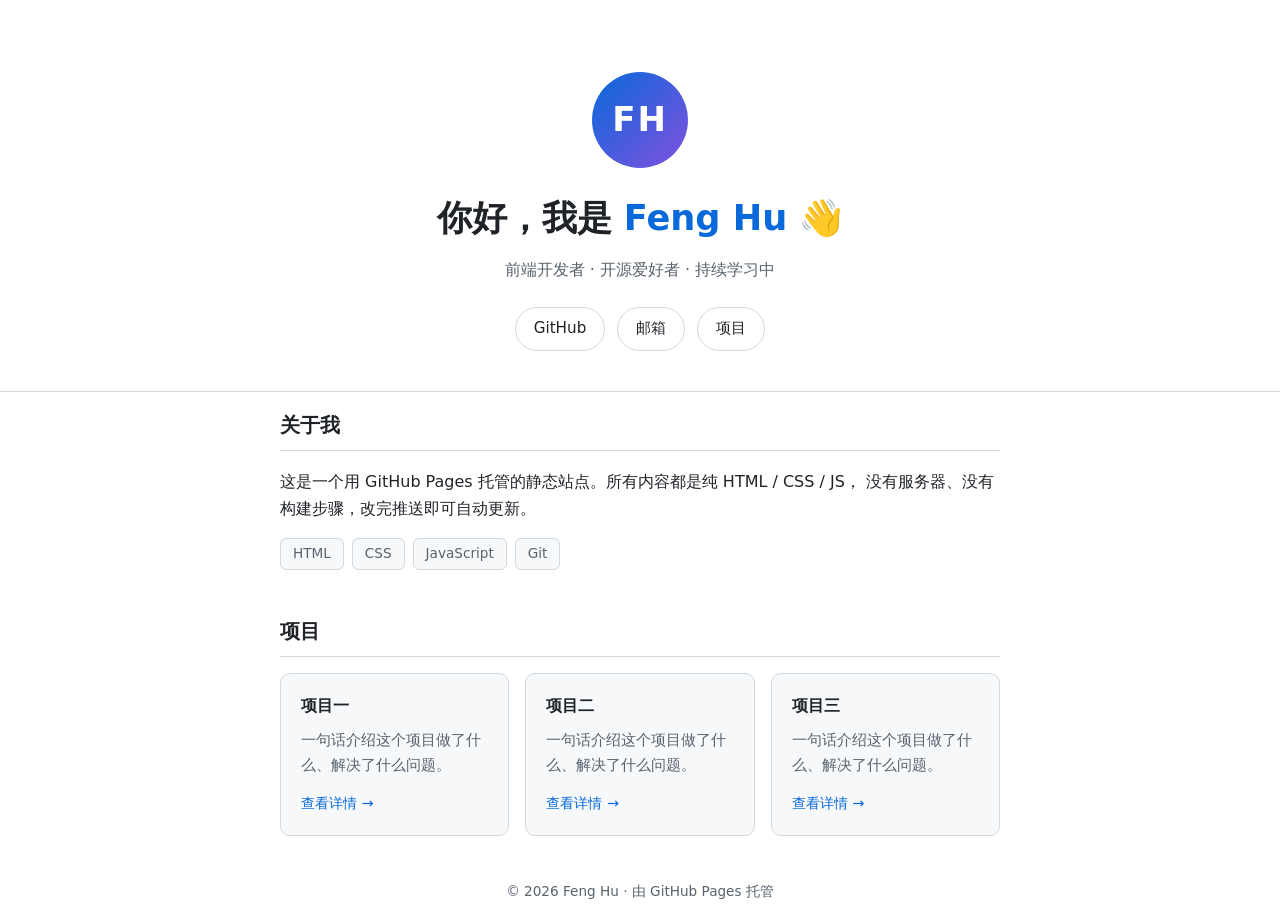
==== index.html @ 73d62c5b "Add files via upload 初始化" ====
<!DOCTYPE html>
<html lang="zh-CN">
<head>
  <meta charset="UTF-8">
  <meta name="viewport" content="width=device-width, initial-scale=1.0">
  <title>我的主页</title>
  <meta name="description" content="个人主页与作品集">
  <link rel="stylesheet" href="style.css">
</head>
<body>
  <header class="hero">
    <div class="container">
      <div class="avatar" aria-hidden="true">FH</div>
      <h1>你好，我是 <span class="accent">Feng Hu</span> 👋</h1>
      <p class="subtitle">前端开发者 · 开源爱好者 · 持续学习中</p>
      <nav class="links">
        <a href="https://github.com/" target="_blank" rel="noopener">GitHub</a>
        <a href="mailto:2913539100@qq.com">邮箱</a>
        <a href="#projects">项目</a>
      </nav>
    </div>
  </header>

  <main class="container">
    <section id="about">
      <h2>关于我</h2>
      <p>
        这是一个用 GitHub Pages 托管的静态站点。所有内容都是纯 HTML / CSS / JS，
        没有服务器、没有构建步骤，改完推送即可自动更新。
      </p>
      <ul class="tags">
        <li>HTML</li>
        <li>CSS</li>
        <li>JavaScript</li>
        <li>Git</li>
      </ul>
    </section>

    <section id="projects">
      <h2>项目</h2>
      <div class="cards">
        <article class="card">
          <h3>项目一</h3>
          <p>一句话介绍这个项目做了什么、解决了什么问题。</p>
          <a href="#" class="card-link">查看详情 →</a>
        </article>
        <article class="card">
          <h3>项目二</h3>
          <p>一句话介绍这个项目做了什么、解决了什么问题。</p>
          <a href="#" class="card-link">查看详情 →</a>
        </article>
        <article class="card">
          <h3>项目三</h3>
          <p>一句话介绍这个项目做了什么、解决了什么问题。</p>
          <a href="#" class="card-link">查看详情 →</a>
        </article>
      </div>
    </section>
  </main>

  <footer class="container">
    <p>© <span id="year"></span> Feng Hu · 由 GitHub Pages 托管</p>
  </footer>

  <script src="script.js"></script>
</body>
</html>
---- style.css ----
:root {
  --bg: #ffffff;
  --fg: #1f2328;
  --muted: #59636e;
  --accent: #0969da;
  --border: #d1d9e0;
  --card: #f6f8fa;
}

@media (prefers-color-scheme: dark) {
  :root {
    --bg: #0d1117;
    --fg: #e6edf3;
    --muted: #9198a1;
    --accent: #4493f8;
    --border: #30363d;
    --card: #161b22;
  }
}

* { box-sizing: border-box; }

body {
  margin: 0;
  background: var(--bg);
  color: var(--fg);
  font-family: system-ui, -apple-system, "Segoe UI", "PingFang SC",
    "Microsoft YaHei", sans-serif;
  line-height: 1.7;
}

.container {
  max-width: 760px;
  margin: 0 auto;
  padding: 0 20px;
}

.hero {
  padding: 72px 0 40px;
  text-align: center;
  border-bottom: 1px solid var(--border);
}

.avatar {
  width: 96px;
  height: 96px;
  margin: 0 auto 20px;
  border-radius: 50%;
  background: linear-gradient(135deg, var(--accent), #8250df);
  color: #fff;
  font-size: 34px;
  font-weight: 700;
  display: flex;
  align-items: center;
  justify-content: center;
  letter-spacing: 2px;
}

h1 {
  font-size: clamp(1.6rem, 4vw, 2.2rem);
  margin: 0 0 8px;
}

.accent { color: var(--accent); }

.subtitle {
  color: var(--muted);
  margin: 0 0 24px;
}

.links {
  display: flex;
  gap: 12px;
  justify-content: center;
  flex-wrap: wrap;
}

.links a {
  padding: 8px 18px;
  border: 1px solid var(--border);
  border-radius: 999px;
  color: var(--fg);
  text-decoration: none;
  font-size: 0.95rem;
  transition: border-color 0.15s, color 0.15s;
}

.links a:hover {
  border-color: var(--accent);
  color: var(--accent);
}

main { padding: 40px 0 24px; }

section { margin-bottom: 44px; }

h2 {
  font-size: 1.25rem;
  padding-bottom: 8px;
  border-bottom: 1px solid var(--border);
}

.tags {
  list-style: none;
  padding: 0;
  display: flex;
  gap: 8px;
  flex-wrap: wrap;
}

.tags li {
  background: var(--card);
  border: 1px solid var(--border);
  border-radius: 6px;
  padding: 3px 12px;
  font-size: 0.85rem;
  color: var(--muted);
}

.cards {
  display: grid;
  grid-template-columns: repeat(auto-fill, minmax(220px, 1fr));
  gap: 16px;
}

.card {
  background: var(--card);
  border: 1px solid var(--border);
  border-radius: 10px;
  padding: 18px 20px;
  transition: transform 0.15s, border-color 0.15s;
}

.card:hover {
  transform: translateY(-3px);
  border-color: var(--accent);
}

.card h3 { margin: 0 0 8px; font-size: 1rem; }
.card p { margin: 0 0 12px; color: var(--muted); font-size: 0.92rem; }

.card-link {
  color: var(--accent);
  text-decoration: none;
  font-size: 0.9rem;
}

footer {
  padding: 28px 20px 48px;
  text-align: center;
  color: var(--muted);
  font-size: 0.85rem;
}
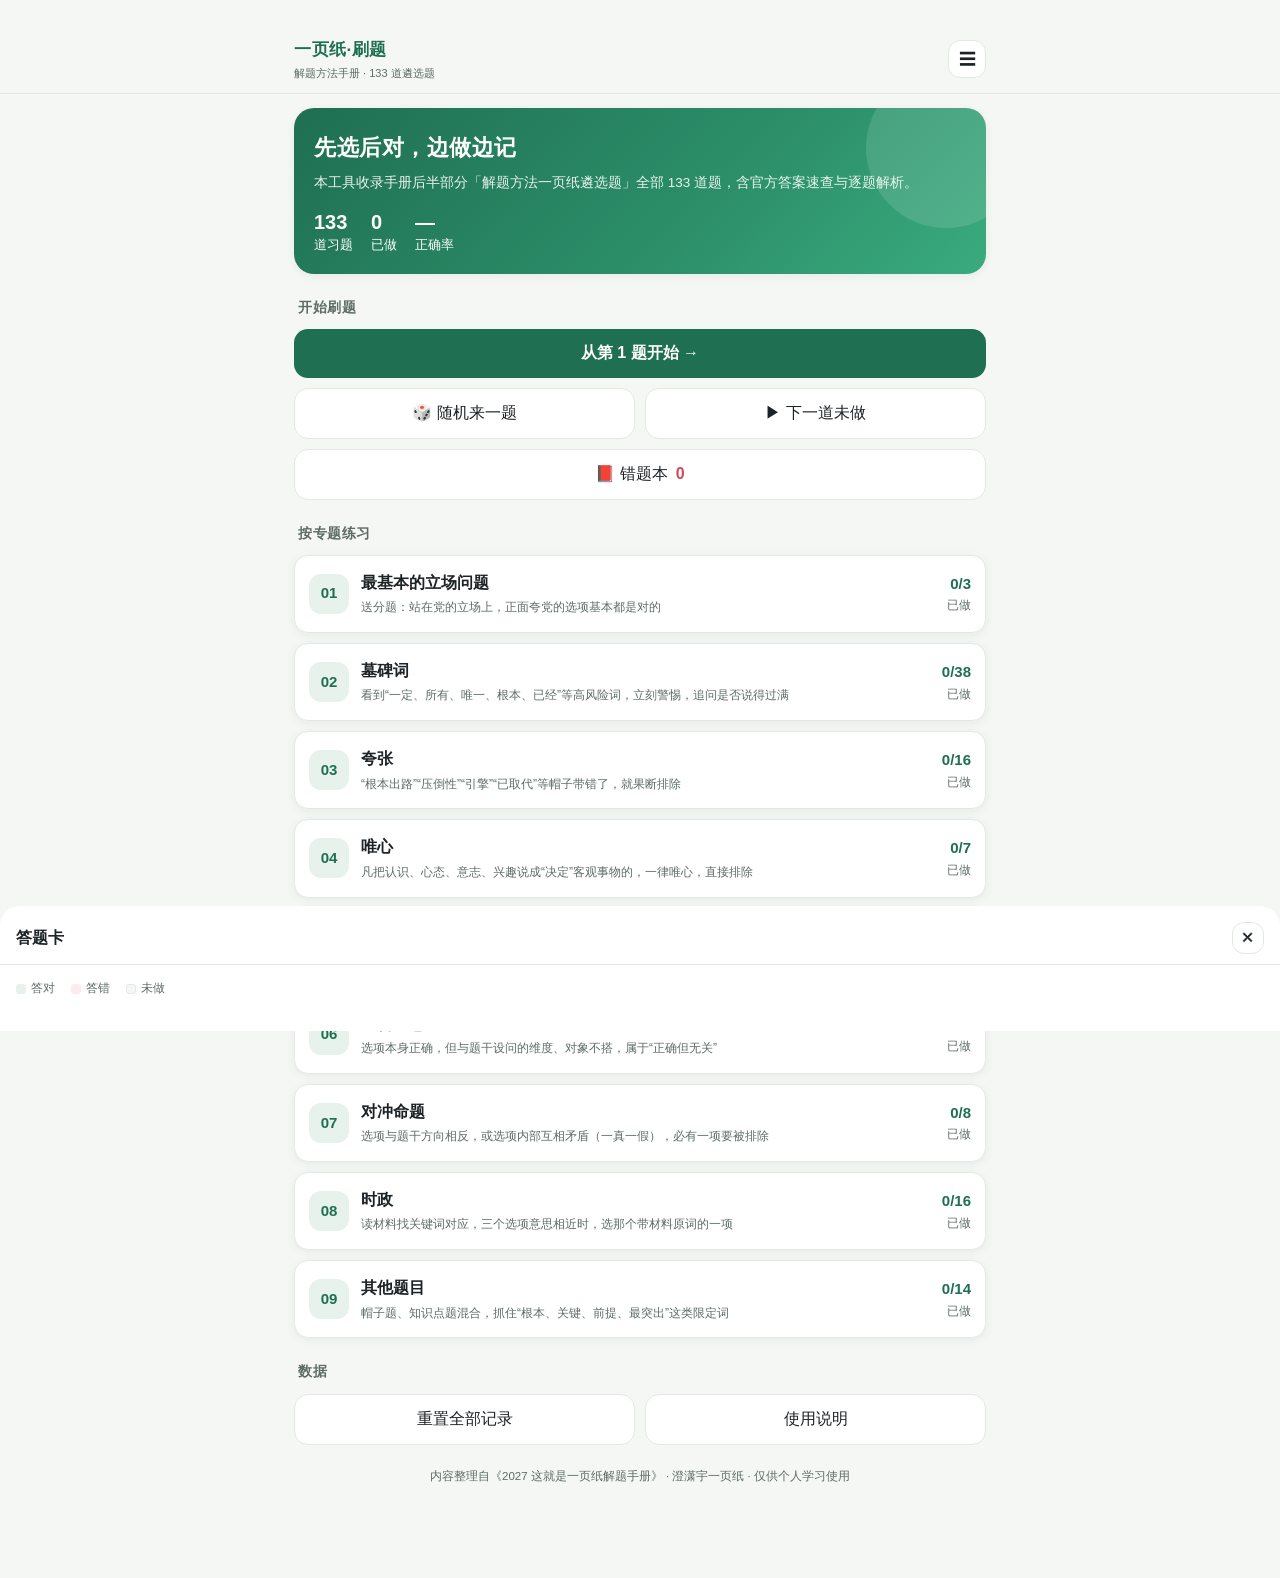
==== commit 62d49932: "上传考研政治一页纸刷题页 (133 道遴选题)" ====
--- a/index.html
+++ b/index.html
@@ -1,67 +1,608 @@
 <!DOCTYPE html>
 <html lang="zh-CN">
 <head>
-  <meta charset="UTF-8">
-  <meta name="viewport" content="width=device-width, initial-scale=1.0">
-  <title>我的主页</title>
-  <meta name="description" content="个人主页与作品集">
-  <link rel="stylesheet" href="style.css">
+<meta charset="utf-8">
+<meta name="viewport" content="width=device-width,initial-scale=1,viewport-fit=cover,maximum-scale=1">
+<meta name="theme-color" content="#1f6f52">
+<meta name="apple-mobile-web-app-capable" content="yes">
+<meta name="apple-mobile-web-app-status-bar-style" content="default">
+<meta name="format-detection" content="telephone=no">
+<title>一页纸刷题 · 考研政治遴选题 133 道</title>
+﻿<style>
+:root{
+  --bg:#f5f7f5; --card:#ffffff; --text:#1c2226; --sub:#5d6b66; --line:#e3e8e5;
+  --brand:#1f6f52; --brand-soft:#e7f2ed; --brand-deep:#15503b;
+  --wrong:#d1495b; --wrong-soft:#fdecee; --warn:#b7791f; --warn-soft:#fdf5e3;
+  --shadow:0 2px 10px rgba(20,40,30,.06);
+  --radius:14px;
+}
+@media (prefers-color-scheme: dark){
+  :root{
+    --bg:#12171a; --card:#1b2227; --text:#e7ece9; --sub:#9aa9a3; --line:#2b353a;
+    --brand:#57c39a; --brand-soft:#173128; --brand-deep:#8ef0c6;
+    --wrong:#ff7a8a; --wrong-soft:#341e22; --warn:#e3b341; --warn-soft:#332a15;
+    --shadow:0 2px 10px rgba(0,0,0,.35);
+  }
+}
+*{box-sizing:border-box;-webkit-tap-highlight-color:transparent}
+html,body{margin:0;padding:0}
+body{
+  font-family:-apple-system,BlinkMacSystemFont,"PingFang SC","Hiragino Sans GB","Microsoft YaHei","Noto Sans CJK SC",sans-serif;
+  background:var(--bg); color:var(--text); line-height:1.65; font-size:16px;
+  padding-bottom:calc(84px + env(safe-area-inset-bottom));
+  -webkit-text-size-adjust:100%;
+}
+button{font-family:inherit;font-size:inherit;color:inherit;background:none;border:none;padding:0;cursor:pointer}
+.app{max-width:720px;margin:0 auto;padding:0 14px}
+
+/* ---------- top bar ---------- */
+.topbar{
+  position:sticky;top:0;z-index:20;background:var(--bg);
+  border-bottom:1px solid var(--line);
+  padding:calc(10px + env(safe-area-inset-top)) 0 10px;
+}
+.topbar .inner{max-width:720px;margin:0 auto;padding:0 14px;display:flex;align-items:center;gap:10px}
+.logo{font-weight:700;font-size:17px;letter-spacing:.5px;color:var(--brand);white-space:nowrap}
+.logo small{display:block;font-size:11px;font-weight:400;color:var(--sub);letter-spacing:0}
+.spacer{flex:1}
+.icon-btn{
+  width:38px;height:38px;border-radius:12px;display:flex;align-items:center;justify-content:center;
+  background:var(--card);border:1px solid var(--line);font-size:17px;
+}
+.icon-btn:active{transform:scale(.96)}
+.progress-wrap{padding:8px 0 0}
+.bar{height:6px;border-radius:3px;background:var(--line);overflow:hidden}
+.bar > i{display:block;height:100%;width:0;background:linear-gradient(90deg,var(--brand),#3fb98a);transition:width .3s}
+.progress-txt{display:flex;justify-content:space-between;font-size:12px;color:var(--sub);margin-top:5px}
+
+/* ---------- views ---------- */
+.view{display:none;padding-top:14px}
+.view.active{display:block}
+
+/* ---------- home ---------- */
+.hero{
+  background:linear-gradient(135deg,var(--brand) 0%,#2c8f6a 60%,#3aab7e 100%);
+  color:#fff;border-radius:20px;padding:22px 20px 18px;box-shadow:var(--shadow);
+  position:relative;overflow:hidden;
+}
+.hero:after{content:"";position:absolute;right:-40px;top:-40px;width:160px;height:160px;border-radius:50%;background:rgba(255,255,255,.12)}
+.hero h1{margin:0 0 6px;font-size:22px;letter-spacing:.5px}
+.hero p{margin:0;font-size:13.5px;opacity:.9}
+.hero .stat{display:flex;gap:18px;margin-top:16px;font-size:13px;position:relative;z-index:1}
+.hero .stat b{display:block;font-size:20px;line-height:1.2}
+.section-title{font-size:14px;color:var(--sub);margin:22px 4px 10px;font-weight:600;letter-spacing:.5px}
+.btn{
+  display:flex;align-items:center;justify-content:center;gap:8px;
+  background:var(--brand);color:#fff;border-radius:14px;padding:14px;font-size:16px;font-weight:600;
+  width:100%;
+}
+.btn:active{opacity:.9}
+.btn.secondary{background:var(--card);color:var(--text);border:1px solid var(--line);font-weight:500}
+.btn.danger{background:var(--wrong-soft);color:var(--wrong);border:1px solid transparent}
+.grid2{display:grid;grid-template-columns:1fr 1fr;gap:10px}
+
+.topic{
+  background:var(--card);border:1px solid var(--line);border-radius:var(--radius);
+  padding:14px 14px;margin-bottom:10px;display:flex;align-items:center;gap:12px;box-shadow:var(--shadow);
+}
+.topic:active{transform:scale(.995)}
+.topic .no{
+  flex:0 0 40px;height:40px;border-radius:12px;background:var(--brand-soft);color:var(--brand);
+  display:flex;align-items:center;justify-content:center;font-weight:700;font-size:15px;
+}
+.topic .info{flex:1;min-width:0}
+.topic .info h3{margin:0;font-size:16px}
+.topic .info p{margin:2px 0 0;font-size:12px;color:var(--sub);overflow:hidden;text-overflow:ellipsis;white-space:nowrap}
+.topic .cnt{font-size:12px;color:var(--sub);text-align:right;white-space:nowrap}
+.topic .cnt b{display:block;font-size:15px;color:var(--brand)}
+
+/* ---------- question card ---------- */
+.q-head{display:flex;align-items:center;gap:8px;flex-wrap:wrap;margin-bottom:12px}
+.tag{font-size:12px;padding:3px 9px;border-radius:999px;background:var(--brand-soft);color:var(--brand);font-weight:600}
+.tag.gray{background:var(--line);color:var(--sub);font-weight:500}
+.tag.warn{background:var(--warn-soft);color:var(--warn);font-weight:500}
+.card{
+  background:var(--card);border:1px solid var(--line);border-radius:18px;padding:18px 16px;
+  box-shadow:var(--shadow);
+}
+.stem{font-size:16.5px;line-height:1.75;margin:0 0 16px;text-align:justify}
+.opts{display:flex;flex-direction:column;gap:10px}
+.opt{
+  display:flex;gap:11px;align-items:flex-start;width:100%;text-align:left;
+  border:1.5px solid var(--line);border-radius:13px;padding:12px 13px;background:transparent;
+  transition:background .15s,border-color .15s;
+}
+.opt:active{background:var(--brand-soft)}
+.opt .key{
+  flex:0 0 26px;height:26px;border-radius:50%;border:1.5px solid var(--line);
+  display:flex;align-items:center;justify-content:center;font-size:13px;font-weight:700;color:var(--sub);
+  margin-top:1px;
+}
+.opt .txt{flex:1;font-size:15.5px;line-height:1.6}
+.opt .mark{flex:0 0 auto;font-size:15px;font-weight:700;margin-left:4px}
+.opt.sel{border-color:var(--brand);background:var(--brand-soft)}
+.opt.sel .key{background:var(--brand);border-color:var(--brand);color:#fff}
+.opt.correct{border-color:var(--brand);background:var(--brand-soft)}
+.opt.correct .key{background:var(--brand);border-color:var(--brand);color:#fff}
+.opt.correct .mark{color:var(--brand)}
+.opt.wrong{border-color:var(--wrong);background:var(--wrong-soft)}
+.opt.wrong .key{background:var(--wrong);border-color:var(--wrong);color:#fff}
+.opt.wrong .mark{color:var(--wrong)}
+.opt.missed{border-color:var(--brand);border-style:dashed}
+.opt.missed .mark{color:var(--brand)}
+.opt.locked{cursor:default}
+
+/* ---------- result ---------- */
+.result{margin-top:14px;border-radius:16px;padding:14px 15px;border:1px solid var(--line);background:var(--card)}
+.result.ok{border-color:rgba(31,111,82,.35);background:var(--brand-soft)}
+.result.bad{border-color:rgba(209,73,91,.3);background:var(--wrong-soft)}
+.result .r-top{display:flex;align-items:center;gap:8px;font-weight:700;font-size:16px}
+.result.ok .r-top{color:var(--brand)}
+.result.bad .r-top{color:var(--wrong)}
+.result .r-ans{font-size:13.5px;color:var(--sub);margin-top:4px}
+.result .r-ans b{color:var(--text);letter-spacing:1px}
+.exp{margin-top:10px;padding-top:10px;border-top:1px dashed var(--line);font-size:15px;line-height:1.75;color:var(--text);white-space:pre-wrap;word-break:break-word}
+.exp .lbl{display:inline-block;font-size:12px;font-weight:700;color:var(--sub);margin-bottom:4px;letter-spacing:1px}
+
+/* ---------- bottom action bar ---------- */
+.actionbar{
+  position:fixed;left:0;right:0;bottom:0;z-index:30;
+  background:color-mix(in srgb,var(--bg) 88%,transparent);backdrop-filter:blur(10px);-webkit-backdrop-filter:blur(10px);
+  border-top:1px solid var(--line);
+  padding:10px 0 calc(10px + env(safe-area-inset-bottom));
+}
+.actionbar .inner{max-width:720px;margin:0 auto;padding:0 14px;display:flex;gap:10px;align-items:center}
+.actionbar .btn{flex:1}
+.nav-btn{
+  width:46px;height:48px;border-radius:14px;border:1px solid var(--line);background:var(--card);
+  display:flex;align-items:center;justify-content:center;font-size:18px;flex:0 0 auto;
+}
+.nav-btn:disabled{opacity:.35}
+.preview{font-size:13px;color:var(--sub);text-align:center;flex:1;white-space:nowrap}
+
+/* ---------- sheet ---------- */
+.mask{position:fixed;inset:0;background:rgba(0,0,0,.45);z-index:40;opacity:0;pointer-events:none;transition:opacity .2s}
+.mask.show{opacity:1;pointer-events:auto}
+.sheet{
+  position:fixed;left:0;right:0;bottom:0;z-index:50;background:var(--card);
+  border-radius:20px 20px 0 0;max-height:80vh;display:flex;flex-direction:column;
+  transform:translateY(105%);transition:transform .25s ease;
+  padding-bottom:env(safe-area-inset-bottom);
+}
+.sheet.show{transform:translateY(0)}
+.sheet .sh-head{display:flex;align-items:center;padding:16px 16px 10px;border-bottom:1px solid var(--line)}
+.sheet .sh-head h3{margin:0;font-size:16px;flex:1}
+.sheet .sh-body{overflow:auto;padding:14px 16px 20px}
+.numgrid{display:grid;grid-template-columns:repeat(5,1fr);gap:10px}
+.num{
+  height:44px;border-radius:12px;border:1px solid var(--line);display:flex;align-items:center;justify-content:center;
+  font-size:14px;font-weight:600;color:var(--sub);background:var(--bg);
+}
+.num.ok{background:var(--brand-soft);color:var(--brand);border-color:transparent}
+.num.bad{background:var(--wrong-soft);color:var(--wrong);border-color:transparent}
+.num.cur{outline:2px solid var(--brand);outline-offset:1px}
+.legend{display:flex;gap:16px;font-size:12px;color:var(--sub);margin-bottom:12px;flex-wrap:wrap}
+.legend i{display:inline-block;width:10px;height:10px;border-radius:3px;margin-right:5px;vertical-align:middle}
+
+/* ---------- list ---------- */
+.li{
+  background:var(--card);border:1px solid var(--line);border-radius:16px;padding:14px;margin-bottom:12px;box-shadow:var(--shadow);
+}
+.li .li-head{display:flex;align-items:center;gap:8px;margin-bottom:8px}
+.li .li-stem{font-size:15px;line-height:1.65;color:var(--text);margin:0 0 12px;
+  display:-webkit-box;-webkit-line-clamp:3;-webkit-box-orient:vertical;overflow:hidden;text-align:justify}
+.li .li-opts{display:flex;flex-direction:column;gap:10px}
+.li .exp{margin-top:10px}
+.empty{text-align:center;color:var(--sub);padding:60px 20px;font-size:14px}
+.empty .big{font-size:34px;display:block;margin-bottom:10px}
+.toast{
+  position:fixed;left:50%;bottom:110px;transform:translate(-50%,10px);background:rgba(30,40,36,.92);color:#fff;
+  padding:9px 16px;border-radius:999px;font-size:13.5px;z-index:60;opacity:0;transition:.25s;pointer-events:none;
+}
+.toast.show{opacity:1;transform:translate(-50%,0)}
+</style>
 </head>
 <body>
-  <header class="hero">
-    <div class="container">
-      <div class="avatar" aria-hidden="true">FH</div>
-      <h1>你好，我是 <span class="accent">Feng Hu</span> 👋</h1>
-      <p class="subtitle">前端开发者 · 开源爱好者 · 持续学习中</p>
-      <nav class="links">
-        <a href="https://github.com/" target="_blank" rel="noopener">GitHub</a>
-        <a href="mailto:2913539100@qq.com">邮箱</a>
-        <a href="#projects">项目</a>
-      </nav>
-    </div>
-  </header>
-
-  <main class="container">
-    <section id="about">
-      <h2>关于我</h2>
-      <p>
-        这是一个用 GitHub Pages 托管的静态站点。所有内容都是纯 HTML / CSS / JS，
-        没有服务器、没有构建步骤，改完推送即可自动更新。
-      </p>
-      <ul class="tags">
-        <li>HTML</li>
-        <li>CSS</li>
-        <li>JavaScript</li>
-        <li>Git</li>
-      </ul>
-    </section>
-
-    <section id="projects">
-      <h2>项目</h2>
-      <div class="cards">
-        <article class="card">
-          <h3>项目一</h3>
-          <p>一句话介绍这个项目做了什么、解决了什么问题。</p>
-          <a href="#" class="card-link">查看详情 →</a>
-        </article>
-        <article class="card">
-          <h3>项目二</h3>
-          <p>一句话介绍这个项目做了什么、解决了什么问题。</p>
-          <a href="#" class="card-link">查看详情 →</a>
-        </article>
-        <article class="card">
-          <h3>项目三</h3>
-          <p>一句话介绍这个项目做了什么、解决了什么问题。</p>
-          <a href="#" class="card-link">查看详情 →</a>
-        </article>
+﻿<div class="topbar">
+  <div class="inner">
+    <div class="logo">一页纸·刷题<small>解题方法手册 · 133 道遴选题</small></div>
+    <div class="spacer"></div>
+    <button class="icon-btn" id="btnSheet" title="答题卡" aria-label="答题卡">☰</button>
+  </div>
+  <div class="inner progress-wrap" id="progWrap" style="display:none">
+    <div style="flex:1">
+      <div class="bar"><i id="progBar"></i></div>
+      <div class="progress-txt"><span id="progTxt">0 / 133</span><span id="progRate">正确率 —</span></div>
+    </div>
+  </div>
+</div>
+
+<div class="app">
+
+  <!-- ============ 首页 ============ -->
+  <section class="view active" id="viewHome">
+    <div class="hero">
+      <h1>先选后对，边做边记</h1>
+      <p>本工具收录手册后半部分「解题方法一页纸遴选题」全部 133 道题，含官方答案速查与逐题解析。</p>
+      <div class="stat">
+        <div><b id="homeTotal">133</b>道习题</div>
+        <div><b id="homeDone">0</b>已做</div>
+        <div><b id="homeRate">—</b>正确率</div>
       </div>
-    </section>
-  </main>
-
-  <footer class="container">
-    <p>© <span id="year"></span> Feng Hu · 由 GitHub Pages 托管</p>
-  </footer>
-
-  <script src="script.js"></script>
+    </div>
+
+    <div class="section-title">开始刷题</div>
+    <button class="btn" id="btnContinue">继续上次的进度 →</button>
+    <div style="height:10px"></div>
+    <div class="grid2">
+      <button class="btn secondary" id="btnRandom">🎲 随机来一题</button>
+      <button class="btn secondary" id="btnUndone">▶ 下一道未做</button>
+    </div>
+    <div style="height:10px"></div>
+    <button class="btn secondary" id="btnWrongBook">📕 错题本 <span id="wrongCnt" style="color:var(--wrong);font-weight:700">0</span></button>
+
+    <div class="section-title">按专题练习</div>
+    <div id="topicList"></div>
+
+    <div class="section-title">数据</div>
+    <div class="grid2">
+      <button class="btn secondary" id="btnResetStats">重置全部记录</button>
+      <button class="btn secondary" id="btnAbout">使用说明</button>
+    </div>
+    <p style="font-size:11.5px;color:var(--sub);text-align:center;margin:22px 0 8px">
+      内容整理自《2027 这就是一页纸解题手册》 · 澄潇宇一页纸 · 仅供个人学习使用
+    </p>
+  </section>
+
+  <!-- ============ 答题页 ============ -->
+  <section class="view" id="viewQuiz">
+    <div class="q-head">
+      <button class="icon-btn" id="btnBack" style="width:34px;height:34px;font-size:15px">‹</button>
+      <span class="tag" id="qNo">习题001</span>
+      <span class="tag gray" id="qType">单选</span>
+      <span class="tag gray" id="qSrc">2025-7</span>
+      <span class="tag warn" id="qTopic"></span>
+      <span class="tag gray" id="qTrap" style="display:none"></span>
+    </div>
+    <div class="card">
+      <p class="stem" id="qStem"></p>
+      <div class="opts" id="qOpts"></div>
+    </div>
+    <div id="qResult"></div>
+    <div style="height:14px"></div>
+  </section>
+
+  <!-- ============ 错题本 ============ -->
+  <section class="view" id="viewWrong">
+    <div class="q-head">
+      <button class="icon-btn" id="btnBack2" style="width:34px;height:34px;font-size:15px">‹</button>
+      <span class="tag" id="wrongTitle">错题本</span>
+      <button class="tag gray" id="btnClearWrong" style="border:none">清空错题本</button>
+    </div>
+    <div id="wrongList"></div>
+  </section>
+
+</div>
+
+<div class="actionbar" id="actionbar" style="display:none">
+  <div class="inner">
+    <button class="nav-btn" id="btnPrev" aria-label="上一题">‹</button>
+    <button class="btn" id="btnSubmit">提交答案</button>
+    <button class="nav-btn" id="btnNext" aria-label="下一题">›</button>
+  </div>
+</div>
+
+<div class="mask" id="mask"></div>
+<div class="sheet" id="sheet">
+  <div class="sh-head">
+    <h3 id="sheetTitle">答题卡</h3>
+    <button class="icon-btn" id="btnCloseSheet" style="width:32px;height:32px;font-size:14px">✕</button>
+  </div>
+  <div class="sh-body">
+    <div class="legend">
+      <span><i style="background:var(--brand-soft)"></i>答对</span>
+      <span><i style="background:var(--wrong-soft)"></i>答错</span>
+      <span><i style="background:var(--bg);border:1px solid var(--line)"></i>未做</span>
+    </div>
+    <div class="numgrid" id="numGrid"></div>
+  </div>
+</div>
+
+<div class="toast" id="toast"></div>
+<script>
+const DATA = {"topics":[{"name":"最基本的立场问题","code":"01","desc":"送分题：站在党的立场上，正面夸党的选项基本都是对的","count":3},{"name":"墓碑词","code":"02","desc":"看到“一定、所有、唯一、根本、已经”等高风险词，立刻警惕，追问是否说得过满","count":38},{"name":"夸张","code":"03","desc":"“根本出路”“压倒性”“引擎”“已取代”等帽子带错了，就果断排除","count":16},{"name":"唯心","code":"04","desc":"凡把认识、心态、意志、兴趣说成“决定”客观事物的，一律唯心，直接排除","count":7},{"name":"时态问题","code":"05","desc":"“已经、实现了、完成了、完全”把进行时说成完成时，是高频陷阱","count":12},{"name":"不合题意","code":"06","desc":"选项本身正确，但与题干设问的维度、对象不搭，属于“正确但无关”","count":19},{"name":"对冲命题","code":"07","desc":"选项与题干方向相反，或选项内部互相矛盾（一真一假），必有一项要被排除","count":8},{"name":"时政","code":"08","desc":"读材料找关键词对应，三个选项意思相近时，选那个带材料原词的一项","count":16},{"name":"其他题目","code":"09","desc":"帽子题、知识点题混合，抓住“根本、关键、前提、最突出”这类限定词","count":14}],"questions":[{"no":1,"type":"单选","src":"2025-7","topic":"最基本的立场问题","stem":"任何文化要立得住、行得远，要有引领力、凝聚力、塑造力、辐射力，就必须有自己的主体性。习近平总书记指出：“中国共产党历来重视文化，新时代我们在道路自信、理论自信、制度自信的基础上增加了文化自信。文化自信就来自我们的文化主体性。”新时代这一主体性最有力的体现是","opts":[["A","创立习近平新时代中国特色社会主义思想"],["B","实现中华优秀传统文化创造性转化、创新性发展"],["C","铸牢中华民族共同体意识"],["D","把握中华文明发展规律"]],"ans":"A","exp":"最基本的立场问题，如果你完全没学过新思想，想想怎么选立场\n最站得住脚吧"},{"no":2,"type":"单选","src":"2026-7","topic":"最基本的立场问题","stem":"中国特色社会主义制度是党和人民长期实践探索形成的，既具有社会主义的性质，又吸收了古今中外制度建设的有益成果。它是一个严密完整的科学制度体系，其中具有统领地位的是","opts":[["A","民族区域自治制度"],["B","党的领导制度"],["C","社会主义基本经济制度"],["D","全过程人民民主制度"]],"ans":"B","exp":"中国特色社会主义制度是一个严密完整的科学制度体系，其中具\n有统领地位的是党的领导制度"},{"no":3,"type":"多选","src":"2024-32","topic":"最基本的立场问题","stem":"2023年4月3日，学习贯彻习近平新时代中国特色社会主义思想主题教育工作会议在北京召开。会议强调，这次主题教育要牢牢把握“学思想、强党性、重实践、建新功”的总要求。要全面学习领会习近平新时代中国特色社会主义思想，全面系统掌握这一思想的基本观点、科学体系，把握好这一思想的世界观、方法论，坚持好、运用好贯穿其中的立场观点方法，不断增进对党的创新理论的","opts":[["A","政治认同"],["B","思想认同"],["C","理论认同"],["D","情感认同"]],"ans":"ABCD","exp":"必然选ABCD，假设你去参加了题干中的学习，你排除的话就是\n不认同，这分就不属于你"},{"no":4,"type":"多选","src":"2020-31","topic":"墓碑词","stem":"法律规定公民有表达权，但权利要依法行使，尤其是自媒体时代，人人都有“麦克风”、处处都是“直播间”，这支“麦克风”并不是可以随心所欲使用的，应以法律的相关规定为界限。对行使法律权利界限的正确理解是","opts":[["A","权利行使的方式具有唯一性"],["B","权利行使要有目的的正当性"],["C","权利行使不能超过法定的限度"],["D","权利行使要遵循程序正当的原则"]],"ans":"BCD","exp":"A选项“唯一”是一个墓碑词，大家看到这种词的时候一定要提高\n警惕。权利行使的方式有很多种，怎么可能具有唯一性？"},{"no":5,"type":"单选","src":"2023-1","topic":"墓碑词","stem":"习近平总书记在为《复兴文库》所写的序言中指出：“修史立典，存史启智，以文化人，这是中华民族延续几千年的一个传统。”“编纂出版《复兴文库》大型历史文献丛书，就是要通过对近代以来重要思想文献的选编，述录先人的开拓，启迪来者的奋斗。”“历史是最好的教科书，一切向前走，都不能忘记走过的路；走得再远、走到再光辉的未来，也不能忘记走过的过去。”这表明","opts":[["A","历史、现实、未来是相通的"],["B","一切历史都是当代史"],["C","历史过程不包含任何偶然的因素"],["D","历史事件往往可以完整重复和再现"]],"ans":"A","exp":"B一切❌\nC不包含任何❌\nD完整❌\n只能选A"},{"no":6,"type":"多选","src":"2020-18","topic":"墓碑词","stem":"2019年10月24日，中共中央政治局就区块链技术发展现状和趋势进行集体学习。习近平在主持学习时指出，我们要“提高运用和管理区块链技术能力，使区块链技术在建设网络强国、发展数字经济、助力经济社会发展等方面发挥更大作用”。有专家认为，基于区块链技术，人们可以构建在没有中介辅助下多个参与方之间的资产交易、价值传递的网络，通过建立执行智能合约，推动契约关系和规则的维护和履行，降低信用建立成本，营造良好市场环境。区块链技术所实现的人与人之间相互联系的延伸和变化，表明人们的现实社会关系","opts":[["A","归根到底受生产关系的制约"],["B","具有多样性和复杂性的特征"],["C","是一种单纯的经济和商业关系"],["D","是由信息技术构造的虚拟关系"]],"ans":"AB","exp":"C单纯排除\nD现实与虚拟矛盾排除\n选AB"},{"no":7,"type":"多选","src":"2019-20","topic":"墓碑词","stem":"资本主义必然为社会主义所代替，并不意味着资本主义将在短期内自行消亡。资本主义向社会主义的过渡必然是一个复杂的、长期的历史过程，其原因在于","opts":[["A","资本主义社会具有一定的自我调节能力"],["B","资本主义的发展具有不平衡性"],["C","任何社会形态的存在都有绝对稳定性"],["D","当代资本主义的发展还显示出生产关系对生产力容纳的空间"]],"ans":"ABD","exp":"C错误，任何社会形态所具有的都是一种相对的稳定性，而不是\n绝对的稳定性","trap":"绝对"},{"no":8,"type":"多选","src":"2024-29","topic":"墓碑词","stem":"1939 年 10月，毛泽东在《<共产党人>发刊词》中，把党的建设称为“伟大工程”。2022 年 10月，习近平总书记在党的二十大报告中指出，必须持之以恒推进全面从严治党，深入推进新时代党的建设新的伟大工程，以党的自我革命引领社会革命。下列关于党的自我革命的正确表述有","opts":[["A","勇于自我革命是中国共产党区别于其他政党的显著标志"],["B","自我革命精神是党永葆青春活力的强大支撑"],["C","所有政党都是在不断自我革命中淬炼而成的"],["D","自我革命是我们党跳出历史周期率的第二个答案"]],"ans":"ABD","exp":"看到“所有”这个墓碑词就要提高警惕了。美国的所有政党也有自\n我革命吗？C排除掉。ABD都是正确的，可以选","trap":"所有"},{"no":9,"type":"多选","src":"2015-17","topic":"墓碑词","stem":"母质、气候、生物、地形、时间是土壤形成的五大关键成土因素。母质是土壤形成的物质基础和初始无机养分的最初来源。气候导致矿物的风化和合成、有机质的形成和积累、土壤中物质的迁移、分解和合成。生物包括植物、动物和微生物等，是促进土壤发生发展最活跃的因素。地形可以使物质在地表进行再分配，使土壤及母质在接受光、热、水等条件方面发生差异。时间是阐明土壤形成发展的历史动态过程，母质、气候、生物和地形等对成土过程的作用随着时间延续而加强。土壤的生成过程说明","opts":[["A","事物总是作为过程而存在"],["B","时间是物质运动的存在形式"],["C","事物的发展总是呈现出线性上升的态势"],["D","事物的产生是多种因素相互作用的结果"]],"ans":"ABD","exp":"C选项，“线性”是墓碑词，这种“直线”、“线性”要特别留意，在\n2026年第1题也考到过这个“直线”的墓碑词","trap":"线性"},{"no":10,"type":"多选","src":"2013-18","topic":"墓碑词","stem":"唯物史观第一次科学地解决了历史创造者的问题，认为人民群众是历史的创造者。人民群众","opts":[["A","从量上说是指社会人口的绝大多数"],["B","从质上说是指一切对社会历史发展起推动作用的人们"],["C","在任何历史时期都不包括剥削阶级"],["D","最稳定的主体部分始终是从事物质资料生产的劳动群众及其知识分子"]],"ans":"ABD","exp":"ABD都对，最难排的是这个C。人民群众是历史的创造者。比如\n抗日战争时期，民族资产阶级也参与了抗日民族统一战线，这时\n候民族资产阶级就是人民群众的一部分，但不妨碍资产阶级本身\n是一个剥削阶级的性质","trap":"任何"},{"no":11,"type":"单选","src":"2021-3","topic":"墓碑词","stem":"智能生物识别等人工智能新技术快速走进老百姓的生活。然而，在新技术快速发展应用的同时，也因法律法规相对滞后而引发人们对信息安全和隐私保护的担忧。有专家呼吁，在发展新技术时，要划定法律禁区，制定行业规范，构建一个新技术健康发展的法律法规体系。从社会意识和社会存在的关系看，法律法规","opts":[["A","与新技术发展具有不平衡性"],["B","总是阻碍新技术的健康发展"],["C","只能落后于新技术发展"],["D","归根到底是新技术发展的内在动力"]],"ans":"A","exp":"B总是❌\nC只能❌\nD法律法规不是技术发展的内在动力\n选A","trap":"总是"},{"no":12,"type":"单选","src":"2021-4","topic":"墓碑词","stem":"马克思指出，资本主义生产在“发展社会劳动的生产力”的同时，也“不自觉地创造着一种更高级的生产形式的物质条件”。这表明","opts":[["A","资本越扩张越不利于创造更多的物质财富"],["B","资本主义生产方式能够无限制地解放和发展社会生产力"],["C","资本越发展越有利于巩固资本主义"],["D","资本主义生产是一种历史的过渡性的生产方式"]],"ans":"D","exp":"B无限制太绝对\nA资本扩张促进生产力发展，有利于创造财富\nC随着资本主义发展，社会主义将取代资本主义\n选D"},{"no":13,"type":"多选","src":"2014-20","topic":"墓碑词","stem":"第二次世界大战结束以来，随着国家垄断资本主义的形成和发展，资产阶级国家对经济进行的干预明显加强，从而使得资本主义社会的经济调节机制发生了显著变化。与这种变化相适应，经济危机形态也发生了很大变化，其主要表现是","opts":[["A","经济危机更多地表现为金融危机的频繁发生"],["B","经济危机通常由国家间的贸易失衡直接引发"],["C","经济危机各阶段的交替过程已不十分明显"],["D","经济危机的破坏作用只局限于发达资本主义国家"]],"ans":"AC","exp":"B选项“直接”、D选项“只”都是墓碑词","trap":"直接"},{"no":14,"type":"单选","src":"2015-13","topic":"墓碑词","stem":"习近平在欧美同学会成立100周年庆祝大会上的讲话中说：“希望广大留学人员继承和发扬留学报国的光荣传统，做爱国主义的坚守者和传播者，秉持先天下之忧而忧，后天下之乐而乐’的人生理想，始终把国家富强、民族振兴、人民幸福作为努力志向，自觉使个人成功的果实结在爱国主义这棵常青树上。”个人成功的果实之所以应该结在爱国主义这棵常青树上，是因为爱国主义是","opts":[["A","个人实现人生价值的力量源泉"],["B","个人实现人生价值的直接条件"],["C","个人成功的根本保障"],["D","个人成功的决定性因素"]],"ans":"A","exp":"直接❌根本❌决定性❌，只能选A","trap":"根本"},{"no":15,"type":"单选","src":"2022-2","topic":"墓碑词","stem":"党的十八大以来，我国从中西部22个省份有劳动能力的建档立卡贫困人口中选聘了110.2万名生态护林员，走出了一条生态补偿脱贫的新路子，实现了生态保护和脱贫增收“双赢”，充分体现了“人不负青山，青山定不负人”的深刻哲理。“人不负青山，青山定不负人”表明","opts":[["A","人与自然是同一的，自然能够自发满足人的要求"],["B","生产力包括自然要素，合理开发自然能促进社会发展"],["C","人是自然的一部分，人的发展只能适应自然的变化"],["D","人能动改造自然，自然能动补偿人的劳动"]],"ans":"B","exp":"A自然自发满足❌\nC只能❌\nD自然能动❌只有人有能动性\n选B"},{"no":16,"type":"多选","src":"2023-26","topic":"墓碑词","stem":"坚持和发展马克思主义，必须同中华优秀传统文化相结合。中华优秀传统文化源远流长、博大精深，是中华文明的智慧结晶，蕴含着天下为公、民为邦本、为政以德、革故鼎新、任人唯贤、天人合一、自强不息、厚德载物、讲信修睦、亲仁善邻等思想观念。这些思想观念","opts":[["A","和马克思主义理论一脉相承"],["B","同科学社会主义价值观主张具有高度契合性"],["C","完整体现了马克思主义的立场、观点和方法"],["D","体现着中国人民的宇宙观、天下观、社会观、道德观"]],"ans":"BD","exp":"一脉相承：有共同祖先\n中国传统文化是中国的，马克思是外国的\n不可能有共同祖先\n郭继承🥸：马克思是一个潜伏在西方的纯正的中国人，马克思遇\n上孔子\n排除A\nC完整体现❌\n选BD","trap":"一脉相承"},{"no":17,"type":"多选","src":"2023-30","topic":"墓碑词","stem":"社会主义道德是崭新类型的道德。与以往社会的道德形态相比，社会主义道德具有显著的先进性特征。社会主义道德的先进性主要体现在","opts":[["A","它是对人类优秀道德资源的批判继承和创新发展"],["B","它克服了以往阶级社会道德的片面性和局限性"],["C","它是调节社会一切行为规范的准则"],["D","它是社会主义经济基础的反映"]],"ans":"ABD","exp":"C一切❌\n道德都能调节一切行为规范了， 那还要法律做什么\n选ABD","trap":"一切"},{"no":18,"type":"多选","src":"2023-31","topic":"墓碑词","stem":"法律义务是指由一定的社会物质生活条件所制约的社会责任，是保证法律所规定的义务人按照权利人要求从事一定行为或不从事一定行为以满足权利人利益的法律手段。以下关于法律义务的表述，正确的有","opts":[["A","法律义务必须依法设定"],["B","法律义务是一成不变的"],["C","法律义务源于现实需要"],["D","法律义务是义务人自主实施的行为"]],"ans":"AC","exp":"B一成不变❌\nD自主❌\n自主的意思是自己来决定自己要做什么东西，法律义务是要严格\n履行的，不是你想履行就履行的\n排除BD选AC"},{"no":19,"type":"多选","src":"2007-17","topic":"墓碑词","stem":"关于龙的形象，自古以来就有“角似鹿、头似驼、眼似兔、项似蛇、腹似蜃、鳞似鱼、爪似鹰、掌似虎、耳似牛”的说法，这表明：","opts":[["A","观念的东西是移入人脑并在人脑中改造过的物质的东西"],["B","一切观念都是现实的模仿"],["C","虚幻的观念也是对事物本质的反映"],["D","任何观念都可以从现实世界中找到其物质“原型”"]],"ans":"AD","exp":"❌B“模仿”是简单照抄。意识是能动创造、改造，不是单纯模仿\n❌C虚幻观念属于歪曲的反映，不能反映本质\n选AD"},{"no":20,"type":"多选","src":"2024-18","topic":"墓碑词","stem":"茶叶，采自天然；茶器，匠心独具；茶艺，彬彬有礼。饮茶品茶，陶冶性情；以茶会友，品味人生。从山间一片叶，到万家杯中茶，茶叶的生长与旅行，讲述着关于文明与生活的故事，沉淀着中华文明独特的价值理念。有人说“离开了茶文化，茶叶就仅仅只是一片叶子”。从“一片叶子”到“茶文化”表明","opts":[["A","观念的东西不外是移入人脑并经过人脑改造过的物质的东西而已"],["B","世界上一切事物所具有的特定意义只是经验外化于对象的意义"],["C","客体潜在的价值转化为现实的价值，依赖于实践基础上的主体创造"],["D","客体的价值及价值大小，取决于客体的属性及满足主体需要的程度"]],"ans":"ACD","exp":"A马克思原话，有“而已”这种字眼，迷惑性高。断句：观念的东\n西不外是（移入人脑并经过人脑改造过的物质）的东西而已，意\n思不是观念是物质。这句话在真题里已经出现过3次了。\nB一切，只是❌\n排除B，选ACD"},{"no":21,"type":"多选","src":"2025-17","topic":"墓碑词","stem":"与病毒的持久斗争和协同进化，是人类演化的重要推动力之一。一方面，病毒在使人类饱受疾病甚至死亡的困扰中，不断地对人类基因组进行利用与改造；另一方面，人类自身的免疫系统在积极对抗病毒入侵时，或有效清除外来微生物，或使得整合到人类基因组中的病毒序列逐渐被宿主细胞的遗传调控系统接管，以实现协同进化。从人类与病毒的关系可以类推出人与自然关系的正确判断有","opts":[["A","人与自然的关系纯粹是自然界的生物演变过程"],["B","人类社会活动的规律由生物进化的规律所决定"],["C","人与自然的和谐共生以自然界的客观规律为基础"],["D","人的活动的选择性与自然界的先在性是动态统一的"]],"ans":"CD","exp":"A纯粹❌\nB社会规律有自身独立性，不由生物进化规律决定，不能把社会\n简单等同于生物演化\n选CD","trap":"纯粹"},{"no":22,"type":"单选","src":"2025-2","topic":"墓碑词","stem":"马克思认为：“对人类生活形式的思索，从而对这些形式的科学分析，总是采取同实际发展相反的道路。这种思索是从事后开始的，就是说，是从发展过程的完成的结果开始的。”这种“从后思索法”所揭示的内涵是，历史的发展总是按照时间顺序从过去到现在以至未来，而对历史的认识则要遵循相反的顺序。下列表述与“从后思索法”相一致的是","opts":[["A","我思故我在"],["B","人体解剖对于猴体解剖是一把钥匙"],["C","逻辑与历史在各个具体环节上具有一致性"],["D","历史发展的一般进程拒斥个别发展阶段的特殊性"]],"ans":"B","exp":"A唯心❌\nC具体❌\nD拒斥❌\n选B","trap":"拒斥"},{"no":23,"type":"多选","src":"2025-21","topic":"墓碑词","stem":"随着工业中现代化、自动化服务和新工艺的广泛采用，新的生产管理方法和生产组织形式的广泛实行，当代资本主义社会的工人越来越多地在生产过程中从事监督者、调节者和操作者的工作，实现了从传统劳动方式向现代劳动方式的转变。当代资本主义社会劳动方式的转变，表明","opts":[["A","资本主义生产资料所有制性质正在发生根本的转变"],["B","资本主义生产关系也要适应生产力发展要求而调整"],["C","资本主义社会的阶级结构和社会阶层出现了新变化"],["D","资产阶级不对生产工具和生产关系进行革命就不能生存"]],"ans":"BCD","exp":"看到“根本”这种墓碑词一定要紧张起来，当代资本主义虽然经历\n了诸多新变化，但这些变化是在资本主义制度框架内的局部调\n整，并未改变资本主义生产资料所有制的性质，资本主义私有制\n及其剥削本质没有发生根本转变","trap":"根本"},{"no":24,"type":"多选","src":"2015-24","topic":"墓碑词","stem":"与十一届全国人民代表大会相比，十二届人代会在代表结构与组成上，呈现“两升一降”的变化：来自一线的工人、农民代表401名，占代表总数的13.42%，提高了5.18个百分点；专业技术人员代表610名，占代表总数的20.42%，提高了1.2个百分点；党政领导干部代表1042名，占代表总数的34.88%，降低了6.93个百分点。提高基层人大代表特别是一线工人、农民、知识分子代表比例，降低党政领导干部代表比例，有利于","opts":[["A","推动人民群众最关心最直接最现实问题的解决"],["B","调动基层群众参政议政的积极性与主动性"],["C","保证人民群众直接参加国家管理"],["D","更为充分地发挥全国人大的民意反映与监督职能"]],"ans":"ABD","exp":"C直接参加国家管理❌\n选ABD"},{"no":25,"type":"多选","src":"2025-18","topic":"墓碑词","stem":"戴上驱动气动手套，稳稳握住水杯，拿起、喝水、放下，截瘫患者自主“脑控”喝水……脑机接口技术在生物医学、智能机器人等领域取得重大进展。脑机接口建立了大脑与计算机或其他外部设备之间的直接通信通道，使个体无需经过传统的肌肉运动或神经系统，直接用大脑活动来控制外部设备或应用。用脑电活动控制动作这些过去只在科幻小说里出现的技术，现在正逐步成为现实。脑机接口技术的发展和应用表明，人类意识","opts":[["A","能够通过智能机器实现对象化现实化"],["B","能够被具有情感、意念、意志的智能机器所代替"],["C","能够还原为数据信息并取代人类社会交往的真情实感"],["D","能够物化为机器的物理运动从而延伸意识器官的功能"]],"ans":"AD","exp":"B、C选项其实都是墓碑词“取代（代替）”，一个墓碑词在同一个\n题用两次，命题老头也是偷懒","trap":"取代"},{"no":26,"type":"多选","src":"2021-17","topic":"墓碑词","stem":"最近，科学家利用宇宙三维地图发现了迄今为止最大的宇宙结构之一—一包含了数十万个星系、长达14亿光年的“南极墙”。类似于“南极墙”的宇宙大尺度结构，是宇宙中一些密度较高的区域。中国科学家表示，由于万有引力，密度较高的区域会产生较强的引力，将周围物质吸引过来，逐渐形成了星系以及更大尺度的结构。现代宇宙学表明，宇宙是由暗物质、暗能量主导的，但暗物质究竟是什么，目前不得而知，在“南极墙”等宇宙大尺度结构中，很可能藏匿着大量的暗物质，这是研究宇宙演化历史的重要探针。“南极墙”的发现表明","opts":[["A","世界的本原是暗物质暗能量"],["B","整个物质世界的时间和空间是有限的"],["C","未知世界与已知世界都是客观存在的"],["D","世界上只有尚未认识之物，没有不可认识之物"]],"ans":"CD","exp":"A ❌：世界本原是物质，暗物质、暗能量只是物质的具体形态，\n不是本原\nB ❌：整个物质世界的时空是无限的；具体事物的时空才是有限\n的\n选CD","trap":"没有"},{"no":27,"type":"多选","src":"2025-31","topic":"墓碑词","stem":"集体主义是社会主义道德的原则，是调节国家利益、社会整体利益和个人利益关系的基本原则。集体主义强调","opts":[["A","个人利益应当无条件服从集体利益"],["B","国家利益高于个人利益"],["C","集体利益是个人所有利益的总和"],["D","重视和保障个人的正当利益"]],"ans":"BD","exp":"A无条件❌\nC总和❌\nBD","trap":"无条件"},{"no":28,"type":"多选","src":"米六2-18","topic":"墓碑词","stem":"我国气象事业自 1945 年在陕西延安创建以来，历经数十年发展：1956 年开始向公众发布天气预报，如今通过科技创新实现准确率持续提升，可开展覆盖城市与村庄的逐小时预报；近年来更探索形成递进式气象服务机制，对气象灾害精准聚焦受影响区域预警，并开展重大天气过程高级别预警“叫应”服务，精准预报与精细服务共同筑牢防灾减灾气象防线。对这一发展过程的理解正确的有（）","opts":[["A","气象部门在尊重气象客观规律基础上充分发挥主观能动性"],["B","实践是认识的来源和发展动力，认识随实践深化并反作用于防灾实践"],["C","气象预警技术的进步是防灾减灾的决定性因素"],["D","对重大天气过程高级别预警说明发挥主观能动性可突破客观规律制约"]],"ans":"AB","exp":"C❌：技术只是帮手、有利条件，不能起“决定”作用\n防灾减灾最终靠人的实践行动（预警之后人员转移、工程防护、\n应急处置等），光有预报技术，人不去落实，灾害损失照样发\n生。\nD❌：主观能动性不能突破客观规律，只能认识、利用规律\n选AB"},{"no":29,"type":"单选","src":"2026-3","topic":"墓碑词","stem":"《孙子兵法》将变化视作军事运行的常态, 认为 “兵无常势, 水无常形”, 要使战争主动权始终掌握在自己手中, 就要根据不同的情况作灵活的应对。由此可知, “兵无常势,水无常形”契合了","opts":[["A","“原则是研究的出发点”的观点"],["B","“理性是衡量一切的唯一尺度”的观点"],["C","“意志自由只是借助于对事物的认识来作出决定”的观点"],["D","“思维的本质在于把意识的因素联合为一个统一体”的观点"]],"ans":"C","exp":"首先B、D选项有墓碑词“唯一”、“联合”，你就得谨慎考虑这两\n项了。其次这两项说法也不对。A选项也是说法不对，并且也不\n符合题意","trap":"唯一"},{"no":30,"type":"多选","src":"2016-21","topic":"墓碑词","stem":"1516年，英国人托马斯·莫尔发表了《乌托邦》一书，标志着空想社会主义的诞生。1848年，马克思、恩格斯发表了《共产党宣言》，标志着科学社会主义的产生，社会主义实现了从空想到科学的历史性飞跃。科学社会主义超越空想社会主义之处在于","opts":[["A","找到了实现理想社会的现实道路"],["B","对未来社会进行了细致的描绘"],["C","揭示了资本主义必然灭亡的经济根源"],["D","对资本主义进行了无情的批判"]],"ans":"AC","exp":"B细致描绘❌\nD空想社会主义也进行了无情批判","trap":"细致描绘"},{"no":31,"type":"单选","src":"2024-4","topic":"墓碑词","stem":"列宁在谈到未来社会时写道，“生产力将以什么样的速度向前发展，将以什么样的速度发展到打破分工、消灭脑力劳动和体力劳动的对立、把劳动变为‘生活的第一需要’，这都是我们所不知道而且也不可能知道的”，“我们只能谈国家消亡的必然性，同时着重指出这个过程是长期的，指出它的长短将取决于共产主义高级阶段的发展速度，而把消灭的日期或消亡的具体形式作为悬案，因为现在还没有可供解决这些问题的材料”。这表明，列宁在展望未来社会时","opts":[["A","揭示了社会历史发展的各项措施、方式、方法"],["B","认为不存在适用于各种社会形态发展的普遍规律"],["C","没有提出未来社会发展的方向、原则和基本特征"],["D","不对历史发展的各种细节作具体描绘"]],"ans":"D","exp":"上一题不是讲了“细致描绘”是错的嘛，那么这题就选“不对细节\n做具体描绘”，而且材料也能读出D选项这个意思"},{"no":32,"type":"单选","src":"2026-4","topic":"墓碑词","stem":"列宁在谈到未来社会时写道：“我们可以绝对有把握地说，剥夺资本家一定会使人类社会的生产力蓬勃发展。但是，生产力将以什么样的速度向前发展，将以什么样的速度发展到打破分工、消灭脑力劳动和体力劳动的对立、把劳动变为‘生活的第一需要’，这都是我们所不知道而且也不可能知道的。”这段话表明，对未来社会可以预见的是","opts":[["A","生产力发展的具体方式"],["B","生产力将有更大的发展"],["C","劳动成为生活的唯一需要"],["D","每个人获得无差别的全面的发展"]],"ans":"B","exp":"A具体❌\nC唯一❌\nD无差别❌\n这些都是墓碑词，要提高警惕","trap":"唯一"},{"no":33,"type":"多选","src":"2012-17","topic":"墓碑词","stem":"“沉舟侧畔千帆过,病树前头万木春。”辩证法认为发展的实质是新事物的产生和旧事物的灭亡。新生事物必然取代旧事物,从根本上说,是因为","opts":[["A","新生事物产生于旧事物之后,是新出现的事物"],["B","新生事物具有新的结构和功能,能适应已经变化了的环境和条件"],["C","新生事物是对旧事物的扬弃,并添加了旧事物所不能容纳的新内容"],["D","在社会历史领域内,新生事物符合广大人民群众的根本利益和要求"]],"ans":"BCD","exp":"新出现的事物不一定是新事物。有些事物本质上是旧事物。如辛\n亥革命是新事物，之后出现的袁世凯复辟、张勋复辟本质上却是\n旧事物","trap":"新出现"},{"no":34,"type":"单选","src":"2026-1","topic":"墓碑词","stem":"“十五五”时期在基本实现社会主义现代化进程中具有承前启后的重要地位。习近平总书记在《关于〈中共中央关于制定国民经济和社会发展第十五个五年规划的建议〉的说明》中指出：“实现社会主义现代化是一个阶梯式递进、不断发展进步的历史过程，需要不懈努力、持续奋斗。”“阶梯式递进、不断发展进步”的过程是一个 ① 前进性与曲折性相统一的过程 ② 规律性与能动性相统一的过程③ 连续性与非连续性相统一的过程 ④ 直线性与循环性相统一的过程","opts":[["A","①②③"],["B","①②④"],["C","①③④"],["D","②③④"]],"ans":"A","exp":"刚刚也做过类似的题了，看到“直线”、“线性”就要提高警惕，\n“直线性与循环性相统一”这一表述本身在哲学上就是错误的","trap":"线性"},{"no":35,"type":"多选","src":"2026-23","topic":"墓碑词","stem":"有效市场和有为政府相结合是中国特色社会主义市场经济的鲜明特征，也是我国在长期发展实践中积累的宝贵经验。有为政府，是指政府在科学的宏观调控和有效的政府治理方面能够","opts":[["A","弥补市场不足"],["B","直接干预各领域经济活动"],["C","引导市场更好地发挥作用"],["D","规范市场竞争秩序"]],"ans":"ACD","exp":"B选项：直接❌"},{"no":36,"type":"多选","src":"2026-31","topic":"墓碑词","stem":"马克思指出：“没有无义务的权利，也没有无权利的义务。”正确理解法律权利与法律义务的关系，是培养法治思维的前提条件。法律权利与法律义务的关系体现在","opts":[["A","法律义务离开法律权利仍有履行的价值"],["B","所有法律权利和法律义务都具有复合性的关系"],["C","法律权利的实现必须以相应法律义务的履行为条件"],["D","法律权利的存在和发展都必须以法律义务的存在和发展为条件"]],"ans":"CD","exp":"A仍有❌\nB所有❌","trap":"所有"},{"no":37,"type":"单选","src":"2026-2","topic":"墓碑词","stem":"一般认为，在重力的作用下，当树叶飘离枝头坠落地面时，密度大的叶片正面更容易朝下着地。科学研究表明，叶片的下落过程并非简单的直线下落，因为叶片形状并非完全对称，加之空气阻力、涡流和风等因素影响，叶片以翻滚和旋转的复杂运动形态下落。内部结构差异与外在形态变化在一定程度上影响着叶片的飘落状态，旋转变能和空气阻力也是影响叶片在下降过程中朝向的因素。叶片下落的过程表明，事物运动的规律","opts":[["A","取决于外在因素作用的大小"],["B","是纯粹偶然因素作用的结果"],["C","取决于物质形态变化的概率"],["D","是各种因素相互作用的结果"]],"ans":"D","exp":"A、C的“取决”，B“纯粹”都是墓碑词，要留意"},{"no":38,"type":"多选","src":"2026-21","topic":"墓碑词","stem":"探索文明源流不能忽视河流。黄河、长江、尼罗河、幼发拉底河、底格里斯河、恒河，都是文明的重要源头。河流对人类文明的作用不仅表现在物质方面，也显示于精神方面。所谓“同饮一江水”，说的就是长期生活在同一河畔、同一流域的人类群体，形成诸多共同的文化要素，进而产生共同的文化心态。河流对人类文明的作用表明","opts":[["A","文明之间的沟通交流主要是通过河流完成的"],["B","每一种文明都生长于特定的自然环境和民族传统"],["C","自然地理环境的优劣能加速或者延缓社会文明进步"],["D","地理环境在文明形态的形成发展中起着决定性的作用"]],"ans":"BC","exp":"A选项“主要”错误，思考一下世界上几大文明的交流是靠河流\n吗？比如丝绸之路。D选项“自然地理环境决定论”错误，这个是\n真题多次考察的，要留意","trap":"决定"},{"no":39,"type":"多选","src":"2026-30","topic":"墓碑词","stem":"作为一定的社会实践的产物，理想是处在特定历史条件下的人们对社会实践活动理性认识的结晶。这表明","opts":[["A","理想需要通过实践实现"],["B","实践是检验理想科学与否的标准"],["C","理想是社会实践活动的必备条件"],["D","实践能深化对理想的认识"]],"ans":"ABD","exp":"C必备❌，而且题干也说了是特定历史条件下，特定≠必备","trap":"必备"},{"no":40,"type":"多选","src":"米六1-30","topic":"墓碑词","stem":"近期，一些网络“小作文”主打“控诉”“爆料”，在社交平台扩散极快，干扰正常的公共讨论秩序。这类内容本质上是现实利益矛盾与个体情绪在互联网空间的投射，叙事曲折、主观色彩鲜明，事实细节往往难以求证。它不仅真假难辨、滋生戾气、侵蚀社会信任，更自带“舆论审判”基因：信息一经发布，被指控者名誉即遭重创，维权救济之路却艰难漫长，法治精神与公共理性遭到消解。遏制这一乱象，绝不能仅靠道德呼吁，必须将法治思维和法治方式贯穿于管网治网全过程，使虚构事实、恶意引流、操纵舆论者依法受到处置；同时强化穿透式监管、压实平台责任，自媒体和网络大V自觉校准讨论基调；个人也应提升媒介素养，审慎交叉验证信息，善用法律武器维护自身合法权益。整治网络“小作文”乱象，必须（）","opts":[["A","坚持法律至上，以法治作为治理网络空间的基本方式"],["B","以行业自律和道德约束为主线，把法律惩戒作为兜底性的补充手段"],["C","养成网络自律精神，理性参与网络交往，防止以舆论裁判取代法律评价"],["D","把依法维护自身权益与依法追究侵权者责任统一起来"]],"ans":"ACD","exp":"B错在“自律道德为主、法律兜底补充”；材料明确不能只靠道德\n呼吁，法治是主要手段，顺序颠倒，排除B选ACD"},{"no":41,"type":"多选","src":"2025-27","topic":"墓碑词","stem":"1921年7月23日，中国共产党第一次全国代表大会在上海召开，宣告中国共产党正式成立。中国共产党成立的历史特点有","opts":[["A","从一开始就是一个以马克思列宁主义理论为基础的党"],["B","是在半封建半殖民地中国的农民运动基础上产生的政党"],["C","从一开始就是一个重视与其他党派或政治力量合作的党"],["D","是区别于第二国际旧式社会改良党的新型工人阶级革命政党"]],"ans":"AD","exp":"A、D项：中国共产党一开始就是一个以马克思列宁主义理论为\n基础的党，是一个区别于第二国际旧式社会改良党的新型工人阶\n级革命政党。\nB项：中国共产党是在中国工人运动的基础上产生的。\nC项：中国共产党刚成立时宣布不与其他政党或政治力量合作。\n二大才提出统一战线思想","trap":"一开始就"},{"no":42,"type":"多选","src":"2010-18","topic":"夸张","stem":"历史经验表明，经济危机往往孕育着新的科技革命。1857年的世界经济危机引发了电气革命，推动人类社会从蒸汽时代进入电气时代。1929年的世界经济危机引发了电子革命，推动人类社会从电气时代进入电子时代。由此证明：","opts":[["A","科技革命是摆脱社会危机的根本出路"],["B","科学技术是社会形态更替的根本标志"],["C","社会实践的需要是科技发展的强大动力"],["D","科技创新能够推动社会经济跨越式发展"]],"ans":"CD","exp":"A项根本出路应该是解决社会基本矛盾\nB项根本标志是社会制度的改变\n帽子都带错了\n排除AB选CD","trap":"根本"},{"no":43,"type":"多选","src":"2021-33","topic":"夸张","stem":"2020年11月15日，东盟十国与中、日、韩、澳和新西兰正式签署《区域全面经济伙伴关系协定》（RCEP），全球最大自贸区诞生具有重大意义。主要表现在","opts":[["A","开启了区域经济一体化新篇章"],["B","全球贸易投资自由化、便利化取得压倒性优势"],["C","为区域乃至全球经济复苏注入新动能"],["D","将更好发挥中国作为亚太地区价值链中心节点作用"]],"ans":"ACD","exp":"国际环境复杂，充满挑战\n压倒性程度过于夸张\n仅在讨论社会主义制度和资本主义制度中可以用压倒性优势这种\n词","trap":"压倒性"},{"no":44,"type":"多选","src":"2022-22","topic":"夸张","stem":"发展数字经济是把握新一轮科技革命和产业变革新机遇的战略选择。据2021年8月2日中国信息通信研究院发布的《全球数字经济白皮书》统计显示，2020年我国数字经济规模近5.4万亿美元，居世界第二位；同比增长9.6%，增速位于全球第一。我国数字经济健康发展有利于","opts":[["A","推动建设现代化经济体系"],["B","推动构建新发展格局"],["C","推动化解发展中的根本制约因素"],["D","推动构筑国家竞争新优势"]],"ans":"ABD","exp":"第一步盯住目标，盯住C限定词：根本\n应该是宏观的东西（大切口）解决根本性问题\n数字经济是个小切口，他可以化解发展制约因素，但是加上根本\n就不可以了，夸大了作用\n排除C，选ABD","trap":"根本"},{"no":45,"type":"多选","src":"2023-24","topic":"夸张","stem":"开放是人类文明进步的重要动力，是世界繁荣发展的必由之路。中国于2018—2022年连续5年举办了五届世界上首个以进口为主题的国家级国际进口博览会。中国国际进口博览会的成功举办充分证明，它已成为","opts":[["A","世界经济增长的引擎"],["B","我国构建新发展格局的窗口"],["C","我国推动高水平开放的平台"],["D","全球共享的国际公共产品"]],"ans":"BCD","exp":"A“引擎”本义：发动机\n引申义：推动事物前进和发展的核心力量，可以理解为重要到不\n可或缺\n一个小小的博览会就能成为世界经济增长的不可或缺的核心动\n力，明显是夸大作用了\n换个说法\n你是我的引擎意思就是我离了你就不行了\n比如汽车离了引擎就不能开\n世界经济增长离了进博会就不能动了吗\n就好比说你膨胀了，说自己是地球的引擎，地球离了你就不能转\n了吗\n显然是可以的，所以进博会没那么重要\n中国是全球经济增长的最大引擎\n排除A，选BCD","trap":"引擎"},{"no":46,"type":"多选","src":"2022-18","topic":"夸张","stem":"人类历史上的每一次科技革命都与材料的发展息息相关，而新材料的研制却是颇为不易的。人工智能可以借助数据共享，对先进材料的物理化学性质进行预测、筛选，从而加快新材料的合成和生产。作为人工智能的一个分支，机器学习算法在辅助新材料设计时尤为“得力”，其工作过程主要包括“描述符”生成、模型构建和验证、材料预测、实验验证等步骤。人工智能辅助新材料研发的过程表明","opts":[["A","科学研究能够任意改变物质的性质和结构"],["B","人工智能能够取代人类对物质世界的认识"],["C","人类对于物质的认识是一个不断深化的过程"],["D","具体的物质结构和性质的变化并不改变世界的物质性"]],"ans":"CD","exp":"A任意改变❌夸大了科学研究的作用\nB取代❌人类对世界的认识很复杂，人工智能取代不了\n排除AB选CD","trap":"任意"},{"no":47,"type":"多选","src":"2024-26","topic":"夸张","stem":"加快发展数字经济是我国建设现代化产业体系的重要内容。根据《中国互联网发展报告2023》，截至2022年底，中国数据产量和算力总规模均居世界第二。十年间，中国数字经济规模从11万亿元增长到50.2万亿元，占国内生产总值比重达到41.5%。数字经济的快速发展充分表明","opts":[["A","数据已成为新的生产要素"],["B","数字经济正在成为新一轮国际竞争的重点领域"],["C","数字经济已取代实体经济"],["D","数字经济是稳增长促转型的重要引擎"]],"ans":"ABD","exp":"已取代过于绝对\n排除C选ABD","trap":"已取代"},{"no":48,"type":"多选","src":"2024-33","topic":"夸张","stem":"在中方支持下，2023年3月6日至10日，沙特阿拉伯与伊朗在北京举行对话。3月10日，中沙伊三方签署并发表联合声明，宣布沙伊双方同意恢复外交关系。这是党的二十大后中国外交的“大手笔”。中方推动沙伊握手言和的重要意义表现在","opts":[["A","创造了调解冲突的新范式，为其他地区热点问题的解决提供了新思路"],["B","使沙伊矛盾得以最终解决"],["C","助力中东地区实现和平、稳定与安全"],["D","为国际社会注入和平合作的正能量"]],"ans":"ACD","exp":"B最终解决❌\n比如我现在跟某人下雨天开个会，只准进不准出，我们的矛盾就\n可以最终解决吗?那么那么简单\n排除B选ACD","trap":"最终解决"},{"no":49,"type":"多选","src":"2020-29","topic":"夸张","stem":"1950年6月，朝鲜战争爆发。美国宣布武装援助南朝鲜，同时命令其海军第七舰队开入台湾海峡，“阻止对台湾的任何进攻”，公然干涉中国内政。中国政府在美国把战火烧到鸭绿江边的时候，毅然作出抗美援朝的决策。中朝两国人民及其军队经过艰苦作战以及谈判斗争，终于在1953年7月迫使美国代表在停战协定上签字。克拉克后来在回忆录中沮丧地写道：“我是美国历史上第一个在没有取得胜利的停战协定上签字的司令官。”抗美援朝战争的胜利","opts":[["A","打退了美国侵略扩张的势头，结束了美国在东方的霸权"],["B","提高了新中国的国际威望，为新中国赢得了相对稳定的和平环境"],["C","保卫了中国的国家安全，为维护亚洲和世界和平作出了贡献"],["D","打破了美国军队不可战胜的神话，增强了中国人民的民族自信心和自豪感"]],"ans":"BCD","exp":"美国在🇰🇷🇯🇵驻军，霸权并未结束\n排除A，BCD无明显错误，选BCD","trap":"结束了"},{"no":50,"type":"多选","src":"2023-17","topic":"夸张","stem":"马克思、恩格斯在领导无产阶级斗争的实践中，始终强调领袖权威的必要性和重要性。马克思说过，“一个单独的提琴手是自己指挥自己，一个乐队就需要一个乐队指挥”。恩格斯也指出，“没有权威，就不可能有任何的一致行动”，并以大海航行的例子说明权威的重要性。在总结巴黎公社失败的经验教训时，马克思深刻指出，革命胜利后组织新政权、维护新政权、建设新政权都需要权威。恩格斯则明确指出，“巴黎公社遭到灭亡，就是由于缺乏集中和权威”。这表明，无产阶级领袖在历史上能够","opts":[["A","引领社会发展的方向"],["B","影响历史事件的进程"],["C","凝聚人民群众的力量"],["D","创造人类社会的历史"]],"ans":"ABC","exp":"D唯物史观人民群众创造历史，领袖创造历史错误\n排除D选ABC"},{"no":51,"type":"多选","src":"2023-22","topic":"夸张","stem":"中国共产党的历史，是一部马克思主义中国化时代化的历史，是一部不断推进理论创新、进行理论创造的历史。在这一历程中，毛泽东是马克思主义中国化时代化的伟大开拓者和毛泽东思想的主要创立者，其主要贡献有","opts":[["A","第一个明确提出了“马克思主义中国化”的科学命题和重大任务"],["B","深刻论证了马克思主义中国化的必要性和极端重要性"],["C","系统阐述了马克思主义中国化的科学内涵"],["D","全面清除了马克思主义中国化认识上的各种障碍"]],"ans":"ABC","exp":"D选项“全面”过于绝对❌，肯定有一些认识障碍在当时没有清除\n（比如对社会主义本质的认识）","trap":"全面清除"},{"no":52,"type":"单选","src":"2024-2","topic":"夸张","stem":"一个地方的气候主要取决于纬度、海陆位置、地形，以及大气环流和洋流等因素。纬度、海陆位置、地形等因素在一定时期内基本保持不变，大气环流与洋流二者相互作用就形成相对稳定的气候状态，但当其中一个因素突然“掉链子”，就会发生厄尔尼诺之类的异常现象。厄尔尼诺现象不仅推高全球变暖幅度，更可能导致频次更多、范围更广、强度更大的极端天气，进而影响全球气候。厄尔尼诺现象对全球气候的影响表明，偶然因素是","opts":[["A","决定事物发展趋势的根本性因素"],["B","事物发展中可有可无的影响因素"],["C","事物发展中不可忽视的影响因素"],["D","事物发展过程中确定不移的因素"]],"ans":"C","exp":"A根本❌\nB可有可无❌\nD确定不移❌"},{"no":53,"type":"多选","src":"2020-19","topic":"夸张","stem":"一方水土孕育一方文化。很早以前，人们就在平原、高原、山地、河谷、海域等广阔的地理空间发展出农耕、渔猎、游牧等不同经济形态，进而形成具有明显地域差别的文化。高铁、互联网等虽然极大消除了不同地域空间之间的界限，加速地域文化的同质性转化，但地域文化并没有消失，还在持续对当代社会发展产生重要影响。“一方水土孕育一方文化”表明","opts":[["A","社会经济状况决定文化发展形态"],["B","自然地理空间影响文化的外在特征"],["C","文化是人类社会发展的决定力量"],["D","不同形态文化的发展具有相对独立性"]],"ans":"ABD","exp":"AB地理➡经济➡文化\nD地域文化并没有消失\nC文章中没有提到，排除\n选ABD"},{"no":54,"type":"多选","src":"2025-26","topic":"夸张","stem":"推动高质量发展，文化是重要支点。近年来，我国文化产业蓬勃发展，文化消费活力进一步增强，文化在经济活动中的作用越来越突出。文化之所以能够成为推动高质量发展的重要支点，是因为","opts":[["A","文化能为经济社会发展提供价值指引和精神力量"],["B","文化建设是解决新时代我国社会主要矛盾的根本途径"],["C","文化融入经济活动有助于激活发展动能、提升发展品质"],["D","文化繁荣有助于促进社会创新创造的活力动力"]],"ans":"ACD","exp":"B选项“根本”又来了，看到“文化”这个字眼，想想能不能对应\n“根本”、“决定”？2020-19的C选项也有类似的错误干扰项：文\n化是人类社会发展的决定力量","trap":"根本"},{"no":55,"type":"多选","src":"2025-23","topic":"夸张","stem":"民营经济是我国非公有制经济的主要经济组织形式，是推动我国全面建设社会主义现代化强国的重要力量。截至2024年9月底，我国实有民营经济主体量已达1.8亿户，占经营主体总量的96.37%，10余年间增长超4倍。民营经济的迅速发展充分说明","opts":[["A","非公有制经济发展的政策制度环境不断优化"],["B","促进非公有制经济发展壮大的体制机制不断完善"],["C","非公有制经济在国民经济中的主导作用不断强化"],["D","非公有制经济发展活力不断提升"]],"ans":"ABD","exp":"C 主导 ❌，看到“主导”这个墓碑词一定要留意，想想能对应“主\n导”的是？","trap":"主导"},{"no":56,"type":"多选","src":"2018-21","topic":"夸张","stem":"列宁指出：“一切民族都将走向社会主义，这是不可避免的，但是一切民族的走法却不会完全一样，在民主的这种或那种形式上，在无产阶级专政的这种或那种形态上，在社会生活各方面的社会主义改造的速度上，每个民族都会有自己的特点。”这一论述从历史唯物主义的高度揭示了各民族发展道路的多样性的内涵。下列关于社会主义发展道路多样性特点的正确观点有","opts":[["A","各国生产力发展状况和社会发展阶段决定了社会主义发展道路具有不同的特点"],["B","历史文化传统的差异性是造成不同国家社会主义发展道路多样性的重要条件"],["C","各国民族因素和地理环境的不同是造成社会主义发展道路多样性的决定因素"],["D","时代和实践的不断发展是造成社会主义发展道路多样性的现实原因"]],"ans":"ABD","exp":"C选项又是“自然地理环境决定论”，这个作为错误干扰项考察了\n很多次，一定要留意","trap":"决定"},{"no":57,"type":"多选","src":"2016-26","topic":"夸张","stem":"2015年召开的中央统战工作会议强调，我们党所处的历史方位、所面临的内外形势、所肩负的使命任务发生了重大变化。越是变化大，越是要把统一战线发展好、把统战工作开展好。统一战线作为党的一项长期方针，决不能动摇。中国共产党之所以高度重视统战工作，因为统一战线是","opts":[["A","夺取革命、建设和改革事业胜利的重要法宝"],["B","实现中华民族伟大复兴中国梦的重要法宝"],["C","中国共产党的一大政治优势"],["D","人民当家作主的根本保证"]],"ans":"ABC","exp":"D根本❌，统一战线能是根本保证吗？根本这个词，一定是对应\n最重要的事情，比如这里党的领导才是根本保证","trap":"根本"},{"no":58,"type":"多选","src":"2022-20","topic":"唯心","stem":"如今，“逆袭”“超燃”“躺平”“凡尔赛”“YYDS”等网络热词令人目不暇接，了解这些网络语的意思用法，几乎成了网上冲浪的必修课。嵌入日常生活交流的网络热词，为语言的发展带来新语料，也能够让人们一窥当下的社会生活和社会心态。网络热词流行的现象表明","opts":[["A","社会心态是社会生产和生活的反映"],["B","社会意识随着社会存在的发展而变化"],["C","社会意识是主体对社会生活的自发反映"],["D","社会心态的差异性决定社会生活的多样性"]],"ans":"AB","exp":"C自发反映❌能动反应✅\nD心态决定XX，意识决定物质，这绝对是错的，唯心了\n排除CD选AB","trap":"自发"},{"no":59,"type":"多选","src":"2020-17","topic":"唯心","stem":"北京时间2019年4月10日21时，“事件视界望远镜”项目在全世界多地同时召开发布会，公布了人类首次拍到的黑洞照片。这是继2015年人类通过引力波探测“听到”两个“黑洞”合体之后，证明黑洞存在的直接“视界”证据。有科学家认为，这张看起来有点模糊的照片意义非凡，它再次验证了爱因斯坦广义相对论的预言是对的，并将进一步帮助科学家解答星系演化等一系列宇宙本质问题。人类首次“看到”黑洞正面照表明","opts":[["A","物质世界的客观存在与人的实践和认识水平有关"],["B","世界是物质的统一体"],["C","空间的性质依赖于物质的分布及其运动状态"],["D","空间的观念随着人的认识发展而拓展"]],"ans":"BCD","exp":"A物质世界具有不以人的意志为转移的客观实在性\nC依赖于物质改为依赖于观念就❌\nD空间的观念改成空间（这种物质）就❌\n排除A选BCD","trap":"有关"},{"no":60,"type":"单选","src":"2024-3","topic":"唯心","stem":"除了几十颗卫星编织的“天上一张网”，还有地基增强系统构成的“地上一张网”，北斗卫星导航系统开启了高精度定位技术进步的“加速度”。有了“天上一张网”，为什么还要再建“地上一张网”？传统的卫星导航系统能提供的精度仅为5～10米，而北斗卫星导航系统可以实现提供实时米级、分米级、厘米级的更高精度的定位服务。从农林牧渔到吃穿住行，随着北斗卫星导航芯片或模块越来越多嵌入生产生活，每一个人都愈发清晰地感知到北斗的力量。北斗卫星导航系统在发展中应用、在应用中发展表明，技术进步的根本动力是","opts":[["A","科学研究的规范"],["B","实践主体的意志"],["C","认识主体的兴趣"],["D","社会实践的需要"]],"ans":"D","exp":"题目问根本，根本就是最重要的那个东西\n如果说BC是根本动力均是唯心\nA规定规范也不会是根本\nD有需求就会推动技术进步\n选D"},{"no":61,"type":"多选","src":"2022-19","topic":"唯心","stem":"时间是万事万物存在的刻度。1秒钟，电影放映24帧画面，猎豹在草原上飞奔28米，蜂鸟振动翅膀55次；1分钟，登山队员攀登珠峰顶峰58.3厘米，“复兴号”前进5833米。时间创造无限可能。有人努力奔跑，用全力以赴的冲刺突破极限；有人砥砺前行，以日复一日的坚守辛勤耕耘。原本匀速流动的时间，正是在生生不息的奋斗中，在昂扬奋发的进取中，确定意义、体现价值，进而定义生命的精彩、定格历史的脉动。人们在奋斗中“定义”时间，说明时间是","opts":[["A","测量事物运动的客观尺度"],["B","物质运动的存在形式"],["C","事物运动的主观联想"],["D","与物质运动不可分割的"]],"ans":"ABD","exp":"C主观联想唯心，时间是客观的\n排除C，选ABD"},{"no":62,"type":"多选","src":"2024-17","topic":"唯心","stem":"随着新一代人工智能技术的发展，基于大模型的生成式人工智能（AIGC）在快速回答提问、创作代码、翻唱经典歌曲等方面取得了新的突破。但是，随着技术迭代，人工智能高效地应用于各行各业时，其带来的风险也不容忽视，比如人工智能生成近似原画的内容、构图，可能侵犯原创作者的知识产权；人工智能技术被恶意使用，可能用来从事制造虚假信息、诈骗等违法活动。守住法律和伦理底线，推动人工智能朝着科技向善的方向发展，关键还在于人们更智慧地使用人工智能工具。“更智慧地使用人工智能工具”意味着","opts":[["A","技术进步要以维护人民的根本利益为最高标准"],["B","人类活动能够实现合目的性与合规律性的统一"],["C","科技发展是由主观意志决定的客观物质活动"],["D","成功的实践是真理尺度与价值尺度的统一"]],"ans":"ABD","exp":"C主观决定客观，唯心\n排除C，选ABD","trap":"决定"},{"no":63,"type":"多选","src":"2025-19","topic":"唯心","stem":"竹的浑身都是宝。苏东坡曾经感叹：“食者竹笋，庇者竹瓦，载者竹筏，爨者竹薪，衣者竹皮，书者竹纸，履者竹鞋，真可谓一日不可无此君也耶？”竹的多样化功能表明，事物的价值","opts":[["A","随着主体、客体及其相互关系的变化而变化"],["B","随着主体的欲望、情感和兴趣的转移而变化"],["C","随着实践发展而由潜在价值转化为现实价值"],["D","随着客体属性的自然显露而转化为社会价值"]],"ans":"AC","exp":"B比如我的一页纸就是有价值的，不会因为黑子讨厌我，一页纸\n就变得一无是处\nD自然❌\n选AC"},{"no":64,"type":"多选","src":"2026-18","topic":"唯心","stem":"中国科学家发现, 马铃薯中约 40% 的基因来自番茄祖先“茄小姐”, 另外 60% 的基因则来自类马铃薯植物 “薯先生”。这种杂交不仅形成了一个新物种, 还催生出一个全新的器官——块茎。根据这一发现, 科学家提出一条新的育种路径: 利用番茄作为遗传底盘, 导入块茎形成关键基因, 培育出能 “地下结土豆、地上长番茄” 的新型作物。科学家能够利用基因技术进行新型作物的培育, 是因为","opts":[["A","对客观事物规律的把握是人们正确活动的基础"],["B","事物之间的联系通常都是人们主观意志赋予的"],["C","改造客观世界的前提是人们必须先改造主观世界"],["D","人类改造世界的能力随着科学实践的发展而发展"]],"ans":"AD","exp":"B❌：联系是客观的，不是人的主观意志赋予\n比如你是我爹，我们是客观存在血缘关系，不是别人主观赋予的\nC❌：改正：改造客观世界的同时改造主观世界，改造客观世界\n的前提是尊重客观规律\n比如：你考研不是先想好完美的复习规划，才开始复习，而是在\n复习的过程中动态调整自己的规划，复习和规划是同时进行的\n排除BC选AD","trap":"通常"},{"no":65,"type":"多选","src":"2018-26","topic":"时态问题","stem":"全面提高对外开放水平，需要实施更为主动的开放战略。近年来，我国坚持引进来和走出去并重，全面开放进一步深化。据统计，2016年中国企业对外直接投资1832亿美元，连续两年位列世界第二；中国境外企业销售额1.5万亿美元，向所在国缴纳税费400亿美元，雇佣外方员工150万人；我国高技术服务业实际使用外资超过955亿元人民币，同比增长86%，在全球引资东道主中排名第三位，高附加值以及服务行业的外国直接投资流人量持续增长。这表明","opts":[["A","我国国际投资合作水平进一步提高"],["B","我国防范经济风险和外部冲击的能力已经形成"],["C","我国吸引外资的结构和质量正在不断优化"],["D","我国对外直接投资已经完全转向高端"]],"ans":"AC","exp":"B已经形成❌\nD已经完全转向❌\n排除BD选AC"},{"no":66,"type":"多选","src":"2020-22","topic":"时态问题","stem":"中国特色社会主义进入新时代，人民群众的新期待内容更广泛，不仅关注“有没有”，更关注“好不好”；不仅包括既有的物质文化需求，更包括在此基础上衍生出来的获得感、幸福感、安全感及尊严、权利等新需求。这一变化表明","opts":[["A","我国已经满足了人民“从有到优”的需求"],["B","我国社会主要矛盾发生了历史性变化"],["C","人民群众对日益增长的物质文化需要出现了阶段性新特征"],["D","我国不平衡不充分的发展已成为制约满足人民需要的主要根源"]],"ans":"BCD","exp":"A已经满足❌\n应改成人民的需求已经达到从有到优\n我国已经基本满足人民有的需求，正在努力满足优的需求，还没\n满足呢，正在进行时\n排除A，选BCD","trap":"已满足"},{"no":67,"type":"单选","src":"2021-2","topic":"时态问题","stem":"习近平强调，“历史是最好的教科书”，“历史的经验值得注意，历史教训更应引以为戒”，“中国革命历史是最好的营养剂”。人们能够从历史中汲取经验教训，是因为","opts":[["A","历史总是在循环往复中不断向前发展"],["B","历史规律和自然规律存在着惊人的相似性"],["C","人类历史发展存在着不以人的意志为转移的规律"],["D","人类已经完全掌握了历史发展的内在规律"]],"ans":"C","exp":"A循环往复❌曲折中前进✅\nB人们从历史中吸取教训，与自然无关，说法正确但与题意无关\nD已经完全掌握❌\n选C","trap":"完全"},{"no":68,"type":"多选","src":"2021-23","topic":"时态问题","stem":"培育壮大发展新动能是促进经济增长、推动结构调整、实现高质量发展的重要支撑。2019年我国新产业、新业态、新商业模式经济增加值超过16万亿元，占GDP比重为16.3%；数字经济增加值规模达35.8万亿元，占GDP比重达36.2%。我国经济发展新动能的持续壮大表明","opts":[["A","创新驱动引领作用进一步增强"],["B","供给侧结构性改革取得了显著成效"],["C","数字经济已成为我国经济高质量发展的新引擎"],["D","现代化经济体系已经形成"]],"ans":"ABC","exp":"D选项“现代化经济体系已经形成”时态错误，排除D","trap":"已经形成"},{"no":69,"type":"单选","src":"2024-16","topic":"时态问题","stem":"2023年9月18日至26日，第78届联合国大会高级别周在联合国总部进行。相比以往，本届联大将更多目光投向了“全球南方”，议程主要着眼于“全球南方”国家提出的需求，讨论气候变化、主权债务减免、如何帮助陷入困境的国家实现联合国在繁荣、健康、发展、教育、性别平等方面的发展目标。中国作为世界上最大的发展中国家，在本届联大期间出席多场会议，表达“全球南方”天然成员的诉求与主张。“全球南方”国家的声音更响亮，是本届联大的亮点。这表明","opts":[["A","全球南北对话的僵局已经破解"],["B","“全球南方”国家在国际组织中的话语权和影响力占据了主导地位"],["C","南方国家改变国际秩序游戏规则的议题成为了国际社会的普遍共识"],["D","国际力量对比正在发生深刻变化，百年变局正在深入发展演进"]],"ans":"D","exp":"北-发达国家\n南-发展中国家\nA“已经”时态错误\nB发达国家主导地位\nC国际社会包括美国，朝鲜改变国际秩序已成为美国普遍共识\nD老中肯\n选D","trap":"已经"},{"no":70,"type":"多选","src":"2019-29","topic":"时态问题","stem":"我国经济体制的改革首先在农村取得突破性进展。党的十一届三中全会曾指出：“我国农业近二十年来的发展速度不快，它同人民的需要和四个现代化的需要之间存在着极其尖锐的矛盾。”当时我国农业和农村经济发展面临的主要问题有","opts":[["A","农民的温饱问题尚未完全解决"],["B","农村的土地改革尚未完成"],["C","人民公社体制亟待改革"],["D","乡镇企业管理体制亟待改革"]],"ans":"AC","exp":"B十一届三中全会是1978年，准备开始进行改革开放。农村土地\n改革1952年底就完成了。\nD十一届三中全会没有涉及乡镇企业管理体制问题\n排除BD，选AC"},{"no":71,"type":"多选","src":"2021-27","topic":"时态问题","stem":"1840年，英国发动了鸦片战争，中国历史的发展从此发生重大转折。鸦片战争成为中国近代史的起点，这是因为，随着西方列强的入侵","opts":[["A","中国人民逐渐开始了反帝反封建的资产阶级民主革命"],["B","中国开始落后于西方资本主义国家"],["C","中国的封建社会逐步变成了半殖民地半封建社会"],["D","无产阶级与资产阶级的矛盾上升为占支配地位的主要矛盾"]],"ans":"AC","exp":"B清政府闭关锁国后中国就开始落后时代了，早就开始落后了，\n而不是西方列强入侵\nD新中国成立后，无产阶级与资产阶级的矛盾才上升为占支配地\n位的主要矛盾\n在近代，中国社会的主要矛盾是帝国主义同中华民族的矛盾、封\n建主义同人民大众的矛盾\n排除BD选AC"},{"no":72,"type":"多选","src":"2024-22","topic":"时态问题","stem":"毛泽东在谈到党对民主革命规律的认识时指出，从党的建立到抗日时期，我们经过了两次胜利两次失败。“在抗日时期，我们才制定了合乎情况的党的总路线和一整套具体政策。这时候，中国民主革命这个必然王国才被我们认识，我们才有了自由”。这表明","opts":[["A","党已完全掌握了新民主主义革命的发展规律"],["B","马克思主义必须与中国革命具体实际相结合"],["C","党对民主革命规律的认识必须有一个过程"],["D","新民主主义革命理论是总结正反两方面经验形成的"]],"ans":"BCD","exp":"A已完全掌握❌\n排除A，选BCD","trap":"完全掌握"},{"no":73,"type":"多选","src":"2021-22","topic":"时态问题","stem":"社会主义基本制度确立以后，如何在中国这样一个经济文化比较落后的东方大国建设和巩固社会主义，是党面临的一项崭新课题。为找到一条适合中国国情的社会主义建设道路，党带领人民进行了艰难曲折的初步探索。这一初步探索的意义主要体现在","opts":[["A","实现了马克思主义中国化的第二次飞跃"],["B","丰富了科学社会主义的理论和实践"],["C","巩固和发展了我国的社会主义制度"],["D","为开创中国特色社会主义提供了宝贵经验、理论准备和物质基础"]],"ans":"BCD","exp":"A时态错误，党领导人民进行的这一初步探索，并没有实现马克\n思主义中国化的第二次飞跃","trap":"实现了"},{"no":74,"type":"多选","src":"2013-30","topic":"时态问题","stem":"以毛泽东同志为核心的党的第一代中央领导集体带领全党全国各族人民完成了新民主主义革命，进行了社会主义改造，确立了社会主义基本制度。这一基本制度的确立","opts":[["A","是中国历史上最深刻最伟大的社会变革"],["B","为当代中国一切发展进步奠定了根本政治前提和制度基础"],["C","标志着马克思主义同中国实际“第二次结合”的完成"],["D","使广大劳动人民真正成为国家的主人"]],"ans":"ABD","exp":"时态错误，“第二次结合”毛没有完成","trap":"完成"},{"no":75,"type":"单选","src":"2012-15","topic":"时态问题","stem":"与“天宫一号”两度完成“太空之吻”的“神舟八号”飞船，于2011年11月12日顺利回“家”,天宫一号与神舟八号空间完全对接任务获得圆满成功.这标志着我国：","opts":[["A","载人航天技术已经完全成熟"],["B","实现了由航天大国向航天强国的转变"],["C","实现了载人航天工程“三步走”的战略"],["D","为今后建造载人空间站奠定了坚实的技术基础"]],"ans":"D","exp":"2022年底中国空间站全面建成，官方明确宣布载人航天工程三\n步走战略目标全面实现"},{"no":76,"type":"多选","src":"2024-25","topic":"时态问题","stem":"党的二十大以来，习近平总书记到不同省区市深入考察时，多次强调各地要立足自身实际牢牢把握在国家发展大局中的战略定位。比如，要求浙江“要在以科技创新塑造发展新优势上走在前列”，强调内蒙古发展的重中之重是“做大做强国家重要能源基地”，指出黑龙江“要当好国家粮食安全‘压舱石’”，等等。习近平总书记的重要指示，为中国式现代化的地方实践提供了根本遵循。准确把握各地区在国家发展大局中的战略定位有利于","opts":[["A","发挥各地比较优势，塑造我国发展新优势"],["B","优化区域经济布局，拓展我国发展动力源"],["C","统筹发展和安全，掌握我国发展主动权"],["D","同步实现共同富裕，推动我国发展迈上新台阶"]],"ans":"ABC","exp":"D同步❌，共同富裕不是同步实现的，是分阶段、逐步实现的，\n不是同步富裕、同等富裕或平均富裕","trap":"同步"},{"no":77,"type":"多选","src":"2022-29","topic":"不合题意","stem":"2013年11月，党的十八届三中全会在北京举行。全会审议通过的《中共中央关于全面深化改革若干重大问题的决定》，对全面深化改革作出顶层设计和总体规划。《中共中央关于党的百年奋斗重大成就和历史经验的决议》指出，党的十一届三中全会是划时代的，党的十八届三中全会也是划时代的。党的十八届三中全会之所以也是划时代的，是因为这次全会","opts":[["A","实现改革由局部探索、破冰突围到系统集成、全面深化的转变"],["B","开启了改革开放和社会主义现代化建设新时期"],["C","开创了我国改革开放新局面"],["D","确定建立社会主义市场经济体制"]],"ans":"AC","exp":"这道题是典型的排除法，正面选出正确答案是不太可能的，因为\n十八届三中全会的意义属于 13 年的时政， 这是 22 年考的题，\n所以只能排除法\nB十一届三中全会\nD十四大\n排除BD选AC"},{"no":78,"type":"多选","src":"2020-28","topic":"不合题意","stem":"在北洋军阀反动统治的艰难环境中，以李大钊为代表的早期马克思主义者掀起了一场研究、传播马克思主义的思想运动。这场运动从一开始就","opts":[["A","注意从中国的实际出发，学习、运用马克思主义理论"],["B","重视对马克思主义基本理论的学习"],["C","提出知识分子应当同劳动群众相结合的思想"],["D","明确提出马克思主义与中国实际相结合的命题"]],"ans":"ABC","exp":"六六马中化，与早期运动不符\n排除D\n选ABC","trap":"明确提出"},{"no":79,"type":"多选","src":"2024-28","topic":"不合题意","stem":"社会主义改造基本完成以后，中国共产党面临如何进行社会主义建设的问题。毛泽东明确提出：“现在是社会主义革命和建设时期，我们要进行第二次结合，找出在中国怎样建设社会主义的道路。”1956年，以毛泽东同志为主要代表的中国共产党人提出了一系列关于社会主义建设的重要方针，其中包括","opts":[["A","在经济建设上实行“既反保守又反冒进”的方针"],["B","在对外关系上实行“一边倒”的方针"],["C","在科学文化工作中实行“百花齐放、百家争鸣”的方针"],["D","在党与民主党派的关系上实行“长期共存、互相监督”的方针"]],"ans":"ACD","exp":"一边倒方针是在新中国成立的时候提出的，B直接排除\n选ACD"},{"no":80,"type":"多选","src":"2023-28","topic":"不合题意","stem":"《反对本本主义》是毛泽东在土地革命战争时期为反对当时红军中的教条主义思想而写的重要著作。毛泽东在这篇著作中提出的重要思想有","opts":[["A","“关心群众生活，注意工作方法”"],["B","“把城市工作和根据地工作提到同等重要的地位”"],["C","“没有调查，没有发言权”"],["D","“中国革命斗争的胜利要靠中国同志了解中国情况”读题理解"]],"ans":"CD","exp":"C D 正确。1930年5月，毛泽东在《反对本本主义》一文中，提\n出了“没有调查，没有发言权”和“中国革命斗争的胜利要靠中国\n同志了解中国情况”等重要思想。\nA B 错误。 “关心群众生活，注意工作方法”，是毛泽东 1934年1\n月27日在江西瑞金提出的。“要把城市工作和根据地工作提到同\n等重要的地位”，是1944年5月20日毛泽东在中央党校作时局问\n题报告时提出的。\n真题复现，本题题干“反对当时红军中的教条主义思想”作为命题\n点在2025年第5题进行考察"},{"no":81,"type":"多选","src":"2017-27","topic":"不合题意","stem":"在半殖民地半封建社会的条件下，中国不可能在独立的基础上与外国发生经济往来。资本-帝国主义列强同中国发生经济关系，不是为了推动中国经济的发展，而是为了控制中国的经济。列强控制中国经济的方式有","opts":[["A","控制中国的交通运输业"],["B","在中国设立银行"],["C","控制中国的关税和盐税"],["D","在中国设立出版机构宣传西学"]],"ans":"ABC","exp":"题目问的是经济，D是文化，不合题意，排除后选ABC"},{"no":82,"type":"多选","src":"2023-27","topic":"不合题意","stem":"1905年至1907年间，围绕中国社会变革问题，资产阶级革命派与改良派分别以《民报》《新民丛报》为主要舆论阵地，展开了一场大论战。这场论战","opts":[["A","聚焦要不要以革命手段推翻清王朝"],["B","实质上是资产阶级思想与封建主义思想的交锋"],["C","传播了民主革命思想，促进了革命形势的发展"],["D","暴露了革命派在思想理论方面的弱点"]],"ans":"ACD","exp":"题干说的是资产阶级内部两派的论战，是资产阶级内部的事，B\n说是资产阶级和封建主义，明显不合题意，排除B选ACD"},{"no":83,"type":"多选","src":"2021-24","topic":"不合题意","stem":"“十三五”时期，我国大气污染治理取得明显成效。来自生态环境部的数据显示，与2015年相比，2019年细颗粒物(PM2.5)未达标地级及以上城市年均浓度下降23.1%，全国337个地级及以上城市年均优良天数比例达到82%。2020年1月至8月，这一比例达到86.7%，PM2.5浓度为31微克/立方米，同比下降11.4%，蓝天白云的好天气正在成为常态。我国大气污染治理取得明显成效，主要得益于","opts":[["A","坚持全民共治、源头防治"],["B","把突出环境问题作为生态文明建设的着力点"],["C","构建生态廊道和生物多样性保护网络"],["D","不断完善生态环境保护制度和强化环保督察"]],"ans":"ABD","exp":"C生物多样性保护与大气污染无直接关系\n排除C，选ABD"},{"no":84,"type":"多选","src":"2022-17","topic":"不合题意","stem":"在深入推动黄河流域生态保护和高质量发展座谈会上，习近平总书记谈及水资源和发展的关系时，以传统名吃“羊肉泡馍”作形象比喻，强调要全方位贯彻“四水四定”(以水定城、以水定地、以水定人、以水定产)原则，精打细算用好水资源，“有多少汤泡多少馍”，让水资源用在最该用的地方。“有多少汤泡多少馍”蕴含的哲学道理是","opts":[["A","创造条件，充分发挥意识能动性"],["B","一切从实际出发，实事求是"],["C","因地制宜，因时制宜"],["D","尊重规律，把握适度原则"]],"ans":"BCD","exp":"仔细读材料，有多少汤就泡多少馍，也就是说我们要去尊重客观\n规律，不能任意去发挥主观能动性。强调的是尊重规律，那么A\n选项强调发挥主观能动性自然就是错的了，不符合题意。A选项\n还有一个字眼，创造条件，题目材料没有一句话是指向创造条件\n的，显然不对\n排除A，选BCD","trap":"创造条件"},{"no":85,"type":"多选","src":"2021-25","topic":"不合题意","stem":"就业，一头牵着千万家庭，一头连着经济大势，是最大的民生工程，是社会稳定的重要保障。近五年，我国城镇新增就业累计超过6000万人。目前全国依托互联网平台就业约7800万人。在力促“好就业”“稳就业”的基础上，我国还不断在“就好业”方面下功夫，推动实现更高质量就业。我国提高就业质量的主要举措是","opts":[["A","构建和谐劳动关系"],["B","提供全方位公共就业服务"],["C","开展大规模职业技能培训"],["D","使失业率保持在合理区间"]],"ans":"ABC","exp":"D提高就业质量和失业率保持合理区间无关\n这里谈论的是质量问题，而不是就业数量问题\n排除D，选ABC","trap":"合理区间"},{"no":86,"type":"多选","src":"2026-25","topic":"不合题意","stem":"民营经济是社会主义市场经济的重要组成部分，是推进中国式现代化的生力军，是高质量发展的重要基础。2025年5月20日，《中华人民共和国民营经济促进法》正式施行。该法的施行在我国民营经济发展史上的意义体现在","opts":[["A","它是我国第一部专门关于民营经济发展的基础性法律"],["B","它首次将“毫不动摇巩固和发展公有制经济，毫不动摇鼓励、支持、引导非公有制经济发展”写进法律"],["C","它首次明确外商投资经济的法律地位"],["D","它首次在法律中规定“促进民营经济持续、健康、高质量发展，是国家长期坚持的重大方针政策”"]],"ans":"ABD","exp":"题目在说民营经济，但是这个C又在说外商投资，不符合题意排\n除"},{"no":87,"type":"多选","src":"2015-29","topic":"不合题意","stem":"1979年，针对当时存在的是否还要坚持毛泽东思想的问题，邓小平指出：“有些同志说，我们只拥护‘正确的毛泽东思想’，而不拥护‘错误的毛泽东思想’。这种说法也是有错误的。”“这种说法”之所以错误，是因为","opts":[["A","没有把毛泽东与党的其他领导人对毛泽东思想的贡献区分开"],["B","没有把毛泽东思想与中国特色社会主义理论区分开"],["C","没有把毛泽东思想与毛泽东的思想区分开"],["D","没有把毛泽东晚年的错误与毛泽东思想的科学体系区分开"]],"ans":"CD","exp":"题干说的是毛泽东内部的正确错误，没有提及其他，没有提及其\n他领导人对毛泽东思想的贡献，也没有提及中国特色社会主义理\n论，排除AB选择CD"},{"no":88,"type":"多选","src":"2015-18","topic":"不合题意","stem":"平衡是事物发展的一种状态。小到体操中人在平衡木上行走，杂技中的骑车走钢丝、独轮车表演，直升机在空中的悬停等，大到人类的生存、地球的运转、天体的运行等等，都是保持平衡的一种状态。世间的万事万物，之所以能不停地运动、发展、前进，一个重要原因就在于保持了平衡。要使“平衡”成为人们的“大智慧”，就要","opts":[["A","全面理解绝对运动和相对静止的辩证关系"],["B","准确掌握辩证否定的方式和方向"],["C","精确把握事物的度"],["D","善于协调事物内部各种因素的相互关系国内上升到国外"]],"ans":"ACD","exp":"平衡 = 动态稳定\n动态 → 绝对运动+相对静止（A）\n稳定不翻车 → 守住度（C）\n多方力量拉扯维持稳定 → 协调内部要素（D）\n否定即扬弃，扬弃是新旧事物换代，和平衡没关系（B不选）\n选ACD"},{"no":89,"type":"多选","src":"2017-32","topic":"不合题意","stem":"中国人民解放军战区成立大会于2016年2月1日在北京隆重举行。中共中央总书记、国家主席、中央军委主席习近平向东部战区、南部战区、西部战区、北部战区、中部战区授予军旗并发布训令。建立五大战区及组建战区联合作战指挥机构是","opts":[["A","全面实施改革强军战略的标志性举措"],["B","构建我军联合作战体系的历史性进展"],["C","加强国际军事合作与交流的重大步骤"],["D","为实现中国梦强军梦作出的战略决策"]],"ans":"ABD","exp":"这是为了提高我军作战能力，提高国防能力，有效维护国家安\n全，国防是我们自己的事，国际交流不是我们组建战区联合作战\n指挥机构的出发点（目的）\n排除C选ABD","trap":"国际"},{"no":90,"type":"多选","src":"2019-22","topic":"不合题意","stem":"中国特色社会主义进入新时代，我国社会主要矛盾已经转化为人民日益增长的美好生活需要和不平衡不充分的发展之间的矛盾。但是，我国社会主要矛盾的变化没有改变我们对我国社会主义所处历史阶段的判断，依据是","opts":[["A","我国仍然是世界上最大的发展中国家"],["B","我国仍然面临极其复杂的国际环境"],["C","我国总体上仍处于不发达阶段"],["D","我国社会主要矛盾的变化只是社会主义初级阶段这个历史阶段中的变化"]],"ans":"ACD","exp":"B我国所处阶段的判断跟国际环境有啥关系\n就算中国到了共产主义社会， 不也一样面临很复杂的国际环境。\n显然国际是否复杂不是我们判断历史阶段的标准\n排除B选ACD"},{"no":91,"type":"多选","src":"2019-25","topic":"不合题意","stem":"全面准确地理解和把握“一国”与“两制”的关系，应在坚持“一国”基础上，实现“两制”之间的和谐相处、相互促进。为此，必须做到","opts":[["A","把维护中央权力和保障特别行政区高度自治权有机结合起来"],["B","把坚持“一国”原则和尊重“两制”差异有机结合起来"],["C","把利用国际有利条件和发挥港澳优势有机结合起来"],["D","把发挥祖国内地坚强后盾作用和提高港澳自身竞争力有机结合起来"]],"ans":"ABD","exp":"C实现国内“两制”的和谐相处，与国际无关\n排除C，选择ABD"},{"no":92,"type":"多选","src":"2017-25","topic":"不合题意","stem":"党的十八届五中全会提出“创新、协调、绿色、开放、共享”的新发展理念，把创新作为引领发展的第一动力。在这一新发展理念的指导下，2016年5月党中央和国务院颁布了《国家创新驱动发展战略纲要》。把创新作为引领发展的第一动力是","opts":[["A","提高核心竞争力的必然选择"],["B","构建和谐世界的内在要求"],["C","引领经济发展新常态的根本之策"],["D","分析世界发展历程和总结我国改革开放实践得出的结论"]],"ans":"ACD","exp":"构建和谐世界（涉外、国际层面）\n内在要求可以理解为目的\n把创新作为发展的第一动力，目的不是构建和谐世界，是为咱们\n自己的经济、竞争力服务，不能说这是内在要求（目的），所以B\n错","trap":"和谐世界"},{"no":93,"type":"多选","src":"2019-30","topic":"不合题意","stem":"2018年3月，十三届全国人民代表大会第一次会议通过宪法修正案，把国家倡导社会主义核心价值观正式写入宪法，进一步凸显了社会主义核心价值观的重大意义。社会主义核心价值观是","opts":[["A","坚持和发展中国特色社会主义的价值遵循"],["B","构建人类命运共同体的行动指南"],["C","增进社会团结和谐的最大公约数"],["D","提高国家文化软实力的迫切要求"]],"ans":"ACD","exp":"B社会主义核心价值观是实现中华民族伟大复兴的工具，和人类\n命运共同体没有关系，人类的价值观是多种多样的， 不可能去把\n自己的价值观强加于别人的身上\n换句话说，构建人类命运共同体是全世界各国一起来努力，怎么\n能把我国的核心价值观作为世界统一的行动指南呢\n排除B选ACD","trap":"人类命运共同体"},{"no":94,"type":"多选","src":"2021-31","topic":"不合题意","stem":"法律权威是指法律在社会生活中的作用力、影响力和公信力，是法律应有的尊严和生命。法律是否具有权威取决于","opts":[["A","法律在实践中的实施程度"],["B","法律本身的科学程度"],["C","法律在国家和社会治理体系中的地位和作用"],["D","法律被国际社会认可和尊崇的程度"]],"ans":"ABC","exp":"法律的权威应该属于国内层面的东西，美国有美国的司法系统，\n中国有中国的，从来没有世界通用法\nD选项说是法律要被国际认可，这个错误太明显了，比如我就不\n认可美国的法律，但这不影响美国的法律在美国的权威性\n排除D，选ABC","trap":"国际社会"},{"no":95,"type":"多选","src":"2021-29","topic":"不合题意","stem":"中国从开始全面建设社会主义到1976年，尽管经历过严重的曲折，但从总体上说，社会主义建设取得的成就是巨大的。这主要表现在","opts":[["A","国际地位的提高与国际环境的改善"],["B","人民生活水平的提高与文化、教育、医疗、科技事业的发展"],["C","独立的、比较完整的工业体系和国民经济体系的建立"],["D","探索中形成的建设社会主义的若干重要原则选项与题干对冲"]],"ans":"ABCD","exp":"国际地位提高属于是中国外交层面的东西，社会主义建设取得的\n成就当然可以表现在外交上，国际地位的提高当然也是我们建设\n的一方面成就\nall in\nABCD"},{"no":96,"type":"多选","src":"2015-30","topic":"对冲命题","stem":"个人品德是通过社会道德教育和个人自觉的道德修养所形成的稳定的心理状态和行为习惯。它是个体对某种道德要求认同和践履的结果，集中体现了道德认知、道德情感、道德意志和道德行为的内在统一，这表明个人品德是","opts":[["A","个人行为的统一整体及知、情、意、行的综合体现"],["B","在实践活动中表现出来的行为的稳定倾向"],["C","在实践活动中锤炼而成的一种特殊品性"],["D","偶然的、短暂的道德行为现象"]],"ans":"ABC","exp":"题干说个人品德是稳定的，D却说是偶然短暂的，对冲命题，排\n除D选ABC","trap":"偶然"},{"no":97,"type":"多选","src":"2022-25","topic":"对冲命题","stem":"生态文明的核心是坚持人与自然和谐共生。2021年4月，一群栖息在云南西双版纳国家级自然保护区的野生亚洲象，一路向北到达昆明，走过稻田、穿过城镇，历时110多天，行进1000多公里。8月上旬，北移的15头亚洲象全部安全南返。亚洲象群的迁移引起国内外和社会各界广泛关注。习近平主席在《生物多样性公约》第十五次缔约方大会领导人峰会上的主旨讲话中特别指出：“云南大象的北上及返回之旅，让我们看到了中国保护野生动物的成果。”中国政府一贯高度重视生物多样性保护，不断加强和创新生物多样性保护举措。这些举措主要有","opts":[["A","划定生态保护红线"],["B","加大自然资源的开发利用"],["C","建立生物安全风险防控和治理体系"],["D","构建以国家公园为主体的自然保护地体系"]],"ans":"ACD","exp":"题干：保护生物多样性\nB：加大自然资源的开发利用\n排除B，选ACD"},{"no":98,"type":"多选","src":"2023-33","topic":"对冲命题","stem":"国家主席习近平出席并发表题为《共迎时代挑战，共建美好未来》的重要讲话，倡议推动","opts":[["A","更具竞争的全球发展"],["B","更加包容的全球发展"],["C","更加普惠的全球发展"],["D","更有韧性的全球发展"]],"ans":"BCD","exp":"题干共迎共建美好，A推动更具竞争\n排除A，选BCD"},{"no":99,"type":"多选","src":"2022-21","topic":"对冲命题","stem":"马克思、恩格斯在《共产党宣言》中指出：“资产阶级在它的不到一百年的阶级统治中所创造的生产力，比过去一切世代创造的全部生产力还要多，还要大。自然力的征服，机器的采用，化学在工业和农业中的应用，轮船的行驶，铁路的通行，电报的使用，整个整个大陆的开垦，河川的通航，仿佛用法术从地下呼唤出来的大量人口一一过去哪一个世纪料想到在社会劳动里蕴藏有这样的生产力呢？”资本主义社会生产力迅速发展的主要原因是","opts":[["A","资本追逐剩余价值的内在动力"],["B","市场激烈竞争的外在压力"],["C","无产阶级反对资产阶级的斗争"],["D","资本主义国家对市场的全面控制"]],"ans":"AB","exp":"斗争控制都不利于发展，排除CD\n选AB","trap":"全面控制"},{"no":100,"type":"多选","src":"2014-29","topic":"对冲命题","stem":"抗日战争结束后，中国共产党为避免内战，实现和平建国，采取的主要措施有","opts":[["A","参加政协会议并维护政协协议"],["B","赴重庆与国民党当局进行谈判"],["C","在国统区开辟第二条战线"],["D","在解放区开展土地改革运动"]],"ans":"AB","exp":"C现在共产党为了避免内战，怎么可能再开辟战线呢？对冲命题\n❌\nD解放区的土地改革与共产党要避免内战无关，不合题意❌\n排除CD选择AB"},{"no":101,"type":"多选","src":"2024-30","topic":"对冲命题","stem":"中华传统美德蕴含着丰富的思想道德资源，对于我们今天的道德建设具有重要价值。习近平总书记指出：“要继承和弘扬我国人民在长期实践中培养和形成的传统美德，坚持马克思主义道德观、坚持社会主义道德观，在去粗取精、去伪存真的基础上，坚持古为今用、推陈出新，努力实现中华传统美德的创造性转化、创新性发展”。中华传统美德的“创造性转化、创新性发展”体现为","opts":[["A","对中华传统美德中具有当代价值的道德精神加以挖掘"],["B","赋予中华传统美德新的时代内涵"],["C","用中华传统美德滋养社会主义道德建设"],["D","形成以中国传统文化为主体的道德体系选项内部对冲"]],"ans":"ABC","exp":"题干创新，D孔老二复古论\n排除D，选ABC","trap":"以…为主体"},{"no":102,"type":"单选","src":"2024-12","topic":"对冲命题","stem":"1937年7月7日，日本帝国主义发动了卢沟桥事变，企图以武力吞并全中国。卢沟桥事变的发生","opts":[["A","揭开了抗日战争的序幕"],["B","成为中国人民抗日战争的起点"],["C","标志着中国进入全民族抗战阶段"],["D","标志着世界反法西斯同盟的正式建立"]],"ans":"C","exp":"AB抗日战争是在1931.9.18开始的\n起点，序幕是同义词，都表示刚开始，单选题只能选一个，所以\n都不选\nC全民族抗战已经发展到如火如荼了，明显是不同于AB的\nD世界同盟明显无关，所以只能选C\n当然有一首歌：1937年呀，鬼子就进了中原，都进中原了肯定不\n是起点序幕，所以选C"},{"no":103,"type":"多选","src":"2024-20","topic":"对冲命题","stem":"商品经济是社会经济发展到一定阶段的产物。在资本主义社会之前的发展阶段，商品经济只是一种简单商品经济，这一阶段商品经济发展的基础是","opts":[["A","生产资料公有制"],["B","个体劳动"],["C","生产资料私有制"],["D","雇佣劳动"]],"ans":"BC","exp":"AC对冲选一个\n题干问的是简单商品经济，有商品买卖，那肯定不是公有制（公\n有制是王哥王耀诚的共享家园，不存在商品），所以选C\nBD对冲选一个\n题干问的是资本主义之前的简单商品经济，资本主义靠雇人，它\n前面的简单商品经济是自己干活，也就是个体劳动，所以选B\n答案BC"},{"no":104,"type":"单选","src":"2025-1","topic":"时政","stem":"习近平强调，要“树立大农业观、大食物观，向耕地草原森林海洋、向植物动物微生物要热量、要蛋白，全方位多途径开发食物资源”“既向陆地要食物，也向海洋要食物，耕海牧渔，建设海上牧场、‘蓝色粮仓’”，构建多元化食物供给体系。“大农业观”“大食物观”突出体现的思维方式是","opts":[["A","极限思维"],["B","历史思维"],["C","系统思维"],["D","逆向思维"]],"ans":"C","exp":"题干体系➡️系统，选C"},{"no":105,"type":"单选","src":"2022-16","topic":"时政","stem":"《中华人民共和国反外国制裁法》于2021年6月10日起施行。这是一部指向性、针对性颇强的专门法律，共有16条。这部法律主要针对的是","opts":[["A","西方某些大国近年来对我国的“贸易战”"],["B","少数国家操纵国际组织挑起的“货币战”"],["C","资本主义国家对社会主义国家的“新冷战”"],["D","外国干涉中国内政的所谓“单边制裁”"]],"ans":"D","exp":"题干外国制裁对应D外国制裁\n选D"},{"no":106,"type":"单选","src":"2021-16","topic":"时政","stem":"2020年中国国际服务贸易交易会于9月4日至9日在北京成功举办。本届服贸会的主题是","opts":[["A","文化融合，创新发展"],["B","开放包容，团结协作"],["C","齐心协力，携手前行"],["D","全球服务，互惠共享"]],"ans":"D","exp":"服务贸易交易会➡只有D有服务➡选D"},{"no":107,"type":"单选","src":"2022-8","topic":"时政","stem":"文化软实力集中体现了一个国家基于文化而具有的凝聚力和生命力，以及由此产生的吸引力和影响力。提高国家文化软实力需要强大的国际传播能力。我国加强国际传播能力建设的重要任务是","opts":[["A","加快发展新型文化业态"],["B","推进中华传统文化创造性转化、创新性发展"],["C","推进社会主义先进文化深入人心，激发全民族文化创造活力"],["D","讲好中国故事，传播好中国声音，展示真实、立体、全面的中国"]],"ans":"D","exp":"题目问的是国际传播能力，是国际方面，而题目的ABC都是在讲\n有利于加强国内文化凝聚力的做法，显然不合题意\n而且题干传播对应D传播\n选D","trap":"国际传播"},{"no":108,"type":"单选","src":"2022-15","topic":"时政","stem":"2021年9月27日至28日，中央人才工作会议在北京举行。中共中央总书记、国家主席、中央军委主席习近平出席会议并发表重要讲话，强调要坚持党管人才，坚持面向世界科技前沿、面向经济主战场、面向国家重大需求、面向人民生命健康，深入实施新时代人才强国战略，全方位培养、引进、用好人才，加快建设","opts":[["A","世界重要人才中心和创新高地"],["B","北京、上海、粤港澳大湾区高水平人才高地"],["C","一批国家实验室和新型研发机构"],["D","中心城市吸引和聚集人才的平台"]],"ans":"A","exp":"题干强调面向世界➡️只有A有世界，选A"},{"no":109,"type":"单选","src":"2023-16","topic":"时政","stem":"2022年11月11日，第二十五次中国—东盟（10＋1）领导人会议在柬埔寨首都金边举行，发表了中国和东盟国家就南海问题达成的又一份重要文件。这份文件是","opts":[["A","《中国和东盟国家外交部长关于全面有效落实〈南海各方行为宣言〉的联合声明》"],["B","《落实〈南海各方行为宣言〉指导方针》"],["C","《纪念〈南海各方行为宣言〉签署十周年联合声明》"],["D","《纪念〈南海各方行为宣言〉签署二十周年联合声明》"]],"ans":"D","exp":"CD一个是十周年，一个是二十周年，题干说达成的“又”一份，\n说明是第二份，所以应该是二十周年，选D"},{"no":110,"type":"单选","src":"2026-15","topic":"时政","stem":"2025年10月24日，十四届全国人大常委会第十八次会议经表决，通过了关于设立台湾光复纪念日的决定，以法律形式将10月25日设立为台湾光复纪念日。与“台湾光复纪念日”相关的历史事件是指，1945年10月25日","opts":[["A","中国战区台湾省受降仪式在台北举行"],["B","中、美、英等国发表《开罗宣言》和《波茨坦公告》"],["C","日本无条件投降仪式在密苏里号战列舰上举行"],["D","日本天皇发布《终战诏书》"]],"ans":"A","exp":"题干在说台湾光复，只有A有台湾"},{"no":111,"type":"单选","src":"2024-7","topic":"时政","stem":"社会治理是国家治理的重要领域，关系国家长治久安、社会安定有序、人民安居乐业。二十世纪60年代浙江枫桥干部群众创造了依靠群众就地化解矛盾的“枫桥经验”。今年是毛泽东同志批示学习推广“枫桥经验”60周年，也是习近平总书记指示坚持和发展“枫桥经验”20周年。11月6日，习近平总书记在会见全国“枫桥式工作法”入选单位代表时，再次强调要坚持和发展好新时代“枫桥经验”。新时代“枫桥经验”最突出的特点是","opts":[["A","加强社会治理的顶层设计"],["B","最大限度把矛盾风险防范化解在基层"],["C","把人文关怀和心理疏导有机结合起来"],["D","有效发挥政府的主导作用"]],"ans":"B","exp":"题干中“依靠群众就地化解矛盾”的意思是就是B“最大限度把矛盾\n风险防范化解在基层”"},{"no":112,"type":"单选","src":"2025-9","topic":"时政","stem":"经过接续奋斗，我国社会建设全面加强，幼有所育、学有所教、劳有所得、病有所医、老有所养、住有所居、弱有所扶得到更好实现，人民对美好生活的向往不断变为现实。新时代加强社会建设的重要着力点是","opts":[["A","健全和完善社会保障体系"],["B","加强城乡社区治理"],["C","建立健全第三次分配机制"],["D","建设更高水平的平安中国"]],"ans":"A","exp":"题干在说社会保障相关的，所以选A"},{"no":113,"type":"单选","src":"2026-9","topic":"时政","stem":"绿色发展是中国式现代化的鲜明底色。环保曾经是企业的“加分项”，而今却是生存的“及格线”；曾经无处堆放的工业废物，如今许多已成为可以生财的宝贝。消费者的思维也发生了潜移默化的转变：外卖选择无需餐具，出行采用共享单车，买家电选一级能效……这些看得见摸得着的变化充分说明，生态环境问题的解决归根到底取决于","opts":[["A","国土空间开发布局的优化"],["B","经济发展方式和生活方式的转变"],["C","生态文明制度体系的完善"],["D","山水林田湖草沙一体化保护和系统治理"]],"ans":"B","exp":"“生态环境问题归根到底是经济发展方式和生活方式问题”这个本\n身是《新思想》本科教材的原话，也是很多老师背诵手册和模拟\n题爱出的“帽子题”。这个真题乍一看是帽子题，其实是道阅读理\n解题。你就看这个材料，是不是一直在说生活方式和解决方式的\n转变吧。（如果是老式帽子题，材料就是推不出答案的，只能死\n记硬背，但这个新真题就是可以阅读理解去做）","trap":"归根到底"},{"no":114,"type":"单选","src":"2024-15","topic":"时政","stem":"党和国家历来重视基础研究工作。中共中央政治局2023年2月21日就加强基础研究进行第三次集体学习。中共中央总书记习近平在主持学习时强调，加强基础研究是实现高水平科技自立自强的迫切要求，是建设世界科技强国的必由之路。加强基础研究，归根到底要靠","opts":[["A","体制机制"],["B","国际合作平台"],["C","学科建设布局"],["D","高水平人才"]],"ans":"D","exp":"你有没有感觉，ABC这三个选项，机制、平台、布局，都是一种\n规划和制度、系统上的东西，规则制度不可能是科技自立自强的\n关键，还得靠人才。所以选D。如果不这么想可能就只有背时政","trap":"归根到底"},{"no":115,"type":"单选","src":"2019-15","topic":"时政","stem":"2018年9月，中华人民共和国国务院新闻办公室发布了《关于中美经贸摩擦的事实与中方立场》白皮书。白皮书指出，中美两国经济发展阶段、经济制度不同，存在经贸摩擦是正常的，关键是","opts":[["A","如何增加进口、消除逆差、管控分歧"],["B","如何增加出口、降低关税、管控分歧"],["C","如何增进互信、促进合作、管控分歧"],["D","如何加强合作、加征关税、管控分歧"]],"ans":"C","exp":"A逆差不能消除，消除这个词是绝对说法❌\nB有了摩擦矛盾不是单纯增加商业进出口，降低关税，提高贸易\n额能解决的❌\nD有了摩擦还要加征关税？那不是要打起来了❌\nC比如我们两之间起了摩擦，那下一步我们肯定要增进互信、促\n进合作、管控分歧✅\n选C","trap":"消除逆差"},{"no":116,"type":"单选","src":"2018-16","topic":"时政","stem":"2017年12月1日，中国共产党与世界政党高层对话会在北京开幕，来自120多个国家近300个政党和政治组织的领导人分享治党治国经验，共商合作发展大计。本次对话会的主题是","opts":[["A","中国改革：执政党的角色"],["B","构建人类命运共同体、共同建设美好世界：政党的责任"],["C","从严治党：执政党的使命"],["D","为完善全球经济治理贡献政党智慧和力量"]],"ans":"B","exp":"A、C都在说中国本身，而题干说的是世界，排除。\nD 选项又在说经济治理，题干没有说经济，排除。\n这样来看，B 选项是最符合题意的，正确选项不是“选”出来的，\n是和其他选项“比”出来的"},{"no":117,"type":"多选","src":"2014-24","topic":"时政","stem":"2013年6月6日，《财富》全球论坛首次在中国西部内陆城市成都举行。这次论坛以“中国的新未来”为主题，集中讨论了中国西部发展对中国未来发展的重要意义。“优先推进西部大开发”是党的十八大提出的重大战略部署，把西部大开发放在区域发展总体战略的优先位置，是因为西部发展有利于","opts":[["A","扩大国有资本在西部地区社会总资产中的比重"],["B","增强西部地区的经济实力"],["C","缩小区域发展差距"],["D","形成优势互补、良性互动、协调有序的区域发展格局"]],"ans":"BCD","exp":"BCD眉毛。西部发展确实都有利于这几个。\nA你再好好想想，发展西部是为了有利于扩大国有资本比重吗？\n好像没有太多关联吧。而且实际上国家一直强调的是“国有经济\n对经济发展起主导作用，主要体现在控制力上”，没有说比重一\n定要扩大"},{"no":118,"type":"多选","src":"2026-32","topic":"时政","stem":"2025 年 2 月 23 日，党的十八大以来第 13 个指导“三农”工作的中央一号文件《中共中央 国务院关于进一步深化农村改革 扎实推进乡村全面振兴的意见》发布，在历年中央一号文件中首次提出“因地制宜发展农业新质生产力”。“农业新质生产力”主要体现为","opts":[["A","农村幸福宜居品质的持续提升"],["B","农业传统生产领域科技的原创性突破"],["C","先进生产要素的引入和集成"],["D","农业向生物制造等领域跨界突破"]],"ans":"BCD","exp":"题干问“农业新质生产力”主要体现为，A选项不是“体现”，因为\n即使以前没有“新质生产力”，我国农村幸福宜居品质也一直在提\n高。并且这个不属于新质生产力本身的内涵，而是新质生产力发\n展带来的结果"},{"no":119,"type":"多选","src":"2022-33","topic":"时政","stem":"2021年11月16日，中国国家主席习近平同美国总统拜登举行视频会晤，双方就事关中美关系发展的战略性、全局性、根本性问题以及共同关心的其他重要问题进行了充分、深入的沟通和交流。习近平强调，新时期中美相处应该坚持的原则是","opts":[["A","相互尊重"],["B","和平共处"],["C","合作共赢"],["D","结伴不结盟"]],"ans":"ABC","exp":"D排比句式\n和美国结伴是错误的，中美关系微妙且不稳定，和俄罗斯可以说\n结伴而不结盟\n应改为对话而不对抗\n排除D，选ABC","trap":"结伴不结盟"},{"no":120,"type":"多选","src":"2018-20","topic":"其他题目","stem":"与第二次世界大战之前的资本主义相比，当代资本主义生产关系中的社会阶层、阶级结构发生了许多新的变化，主要表现在","opts":[["A","高级职业经理成为资本主义社会大公司经营活动的实际控制者"],["B","资本家由从前的直接生产经营者变成了以剪息票为生的食利者"],["C","职工持股和参与决策使得劳动者成为资本家集团的重要力量"],["D","知识型和服务型劳动者数量随科技革命不断深入而持续地增加"]],"ans":"ABD","exp":"劳动者不可能成为资本家集团的重要力量，排除C，选ABD"},{"no":121,"type":"多选","src":"2020-26","topic":"其他题目","stem":"止暴制乱、恢复秩序是香港当前最紧迫的任务。贯彻落实“一国两制”方针，绝不能允许触碰的原则底线是","opts":[["A","危害国家主权安全"],["B","干扰内地与香港的民间交流"],["C","挑战中央权力与香港特别行政区基本法权威"],["D","利用香港对内地进行渗透破坏"]],"ans":"ACD","exp":"民间交流不是原则底线\n排除B，选ACD"},{"no":122,"type":"多选","src":"2024-21","topic":"其他题目","stem":"习近平指出：“经济全球化是社会生产力发展的客观要求和科技进步的必然结果，不是哪些人、哪些国家人为制造出来的。经济全球化为世界经济增长提供了强劲动力，促进了商品和资本流动、科技和文明进步、各国人民交往。”导致经济全球化迅猛发展的因素有","opts":[["A","信息技术革命打破了生产要素的地域限制，使整个世界生产连成一片"],["B","国际分工和生产要素全球流动的比较优势，促进了产业链深度融合"],["C","发达国家主导制定的贸易和竞争规则，使广大发展中国家成为主要受益者"],["D","国际经济组织成员国对本国或本地区市场控制的放松，加快了贸易投资自由化"]],"ans":"ABD","exp":"发达国家制定的规则，不会让发展中国家成为主要受益者\n美国制定的规则，不会使朝鲜成为主要受益者\n排除C选ABD","trap":"主导制定"},{"no":123,"type":"多选","src":"2020-27","topic":"其他题目","stem":"鸦片战争以后，资本-帝国主义列强通过发动侵略战争，强迫中国签订一系列不平等条约，破坏中国的领土主权、领海主权、关税主权、司法主权等，中国丧失了完全独立的地位。但列强也没有能够如英国在印度那样，对中国实行直接的殖民统治，这是因为","opts":[["A","中国人民顽强、持久的反抗"],["B","列强间争夺中国的矛盾无法协调"],["C","中国的封建势力拒绝与列强合作"],["D","中国长期以来是一个统一的大国"]],"ans":"ABD","exp":"C并非拒绝，慈禧太后“量中华之物力，结与国之欢心”，对列强来者不拒\n排除C，ABD无明显错误，选ABD"},{"no":124,"type":"单选","src":"2016-14","topic":"其他题目","stem":"我国宪法将“国家尊重和保障人权”规定为一项基本原则。法律的重要使命就是充分尊重和保障人权，人权的法律保障包括宪法保障、立法保障、行政保护和司法保障。其中，宪法保障是","opts":[["A","人权保障的最后防线"],["B","人权保障的重要条件"],["C","人权保障的关键环节"],["D","人权保障的前提和基础"]],"ans":"D","exp":"口诀帽子题，但题干给的包括后面的是按照时间先后的逻辑顺序\n排列的\n宪法保障他放在了第一个，所以当然是前提和基础\nC关键一般都是做，执行，这里就是行政\nB条件是立法，A最后的防线是司法，这个很好理解\n选D"},{"no":125,"type":"单选","src":"2024-14","topic":"其他题目","stem":"习近平总书记在党的二十大报告中深刻指出：“全面依法治国是国家治理的一场深刻革命，关系党执政兴国，关系人民幸福安康，关系党和国家长治久安。必须更好发挥法治固根本、稳预期、利长远的保障作用，在法治轨道上全面建设社会主义现代化国家。”全面依法治国，关键在于","opts":[["A","加快形成严密的法治监督体系"],["B","坚持依法治国与以德治国相结合"],["C","坚持党领导立法、保证执法、支持司法、带头守法"],["D","深入开展法治宣传教育"]],"ans":"C","exp":"关键即最重要的\nA监督一定不是最重要的，因为监督体系与保障有关，一般是比\n较靠后的保险手段，监督的意思是让别人看着，如果一个事情都\n得走到监督这一步，那这个事情肯定没做好\nB道德和法律结合，道德这种没有强约束力的肯定不是最重要的\nD教育肯定不是治国最重要的\nC治国最重要的当然是党领导\n选C"},{"no":126,"type":"单选","src":"2024-8","topic":"其他题目","stem":"我国是一个有十四亿多人口的大国，无论社会现代化程度有多高，解决好吃饭问题，始终是治国理政的头等大事。保障我国粮食安全的关键在于","opts":[["A","健全种粮农民收益保障机制"],["B","推进农业供给侧结构性改革"],["C","落实藏粮于地、藏粮于技战略"],["D","完善主产区利益补偿制度"]],"ans":"C","exp":"只要手里有肥沃的地，有领先的技术，任何时候粮食都能源源不\n断长出来，这才是最根本的“关键”"},{"no":127,"type":"单选","src":"2023-7","topic":"其他题目","stem":"坚持总体国家安全观，必须坚持国家利益至上，以人民安全为宗旨，以政治安全为根本，以经济安全为基础，以军事、科技、文化、社会安全为保障，以促进国际安全为依托，统筹外部安全和内部安全、国土安全和国民安全、传统安全和非传统安全、自身安全和共同安全，统筹维护和塑造国家安全。坚持总体国家安全观，归根到底是为了","opts":[["A","顺应世界变化发展的新趋势"],["B","增强全民国家安全意识"],["C","破解我国国家安全面临的难题"],["D","确保中华民族伟大复兴进程不被迟滞甚至中断"]],"ans":"D","exp":"最终的目的（归根到底）只有一个：保驾护航，绝对不能让任何\n风险挑战把我们的发展进程给打断了、拖慢了，确保这艘巨轮能\n顺顺利利开到彼岸","trap":"归根到底"},{"no":128,"type":"单选","src":"2017-12","topic":"其他题目","stem":"1947年6月底，根据中共中央的决策和部署，刘伯承、邓小平率领的晋冀鲁豫野战军主力，实施中央突破，千里跃进大别山；陈毅、粟裕指挥的华东野战军主力为东路，挺进苏鲁豫皖地区；陈赓、谢富治指挥的晋冀鲁豫野战军一部为西路，挺进豫西。三路大军相互策应，机动歼敌，迫使国民党军处于被动地位。这表明","opts":[["A","人民解放军在数量上已经超过国民党军队"],["B","人民解放战争战略进攻的序幕由此揭开"],["C","人民解放军同国民党军队进行战略决战的时机已经成熟"],["D","人民解放战争进入战略相持阶段"]],"ans":"B","exp":"题干提示了，迫使国民党处于被动➡️也就是我们主动➡️主动就\n是进攻，选B","trap":"已经"},{"no":129,"type":"单选","src":"2025-4","topic":"其他题目","stem":"1916年，列宁在《无产阶级革命的军事纲领》一文中指出，社会主义“将首先在一个或者几个国家内获得胜利，而其余的国家在一段时间内将仍然是资产阶级的或资产阶级以前的国家”。列宁得出这一结论的依据是","opts":[["A","世界各国无产阶级的国际大联盟已经形成"],["B","资本主义的普选制为社会主义革命创造了新条件"],["C","资本主义的发展在各个国家是极不平衡的"],["D","工人阶级的革命意识与经济发展水平呈正相关性"]],"ans":"C","exp":"到了帝国主义时代，大家发展严重不平衡（有的很强，比如英\n美；有的内部矛盾重重，比如沙皇俄国）。只要挑那个最脆弱、\n最容易断的环节（沙俄）猛砸一锤，革命就能在一个国家率先成\n功。\n本题与2020年第4题考察的是同一个知识点"},{"no":130,"type":"单选","src":"2024-13","topic":"其他题目","stem":"1948年，解放战争形势已经有了极大的进展，许多解放区已经连成一片，许多城市已经解放或者即将解放，人民解放军和人民解放战争的正规性程度大为提高，全国胜利已经在望。这种情况要求党迅速克服存在于党内和军队内的任何无纪律无政府状态，把一切必须和可能集中的权力集中于中央。为此，中共中央决定建立","opts":[["A","精兵简政制度"],["B","请示报告制度"],["C","民主协商制度"],["D","党外通报制度"]],"ans":"B","exp":"A精兵简政井冈山，条件艰苦\nC民主协商不利于集权中央\nD题干党内，与党外无关\nB请示报告符合集权中央\n选B"},{"no":131,"type":"多选","src":"2026-26","topic":"其他题目","stem":"习近平总书记指出：“统一战线是党克敌制胜、执政兴国的重要法宝，是团结海内外全体中华儿女实现中华民族伟大复兴的重要法宝，必须长期坚持。”尽管统一战线在不同时期担的历史任务有所不同，团结联合的范围对象有所变化，但始终不变的是","opts":[["A","大团结大联合的本质要求"],["B","凝聚人心、汇聚力量的作用"],["C","求同存异的原则"],["D","统战工作的政策策略"]],"ans":"ABC","exp":"新民主主义革命时期，中国共产党先后领导或参与的统一战线就\n有国民革命联合战线（第一次国共合作）、工农民主统一战线、\n抗日民族统一战线（第二次国共合作）反对日本帝国主义、人民\n民主统一战线，随着历史任务、主要矛盾和团结对象的变化，统\n战工作的具体政策和策略必须因时因势而变，进行动态调整，不\n能一成不变","trap":"始终不变"},{"no":132,"type":"多选","src":"2026-28","topic":"其他题目","stem":"80 年前，中国人民赢得了抗日战争的伟大胜利。党的十八大以来，习近平总书记多次鲜明指出“中国共产党的中流砥柱作用是中国人民抗日战争胜利的关键”“中国人民抗日战争胜利是中国共产党发挥中流砥柱作用的伟大胜利”。中国共产党在抗日战争中的中流砥柱作用体现在","opts":[["A","坚持全面抗战路线"],["B","开辟敌后战场、开展游击战争"],["C","提出和实施持久战的战略总方针和人民战争的战略战术"],["D","提出集中优势兵力、各个歼灭敌人的作战原则"]],"ans":"ABC","exp":"“集中优势兵力、各个歼灭敌人”是解放战争中必须采取的作战原\n则，而非抗日战争"},{"no":133,"type":"单选","src":"2026-8","topic":"其他题目","stem":"完善公共安全体系，推动公共安全治理模式转型，是提高公共安全治理水平的一项重要内容。我国公共安全治理模式的转型主要是指","opts":[["A","从分散管理为主转向单一管理为主"],["B","以政府监管为主转向市场监督为主"],["C","从事后处置为主转向事前预防为主"],["D","从危机疏导为主转向危机干预为主"]],"ans":"C","exp":"党的二十大报告指出，坚持安全第一、预防为主，建立大安全大\n应急框架，完善公共安全体系，推动公共安全治理模式向事前预\n防转型"}]};
+const QS = DATA.questions.map(q => ({...q, ansSet: new Set(q.ans.split(''))}));
+const QBYNO = {}; QS.forEach(q => QBYNO[q.no] = q);
+
+const LS = 'yzb_quiz_v1';
+let store = { answers: {}, last: 1 };
+try { const raw = localStorage.getItem(LS); if (raw) store = Object.assign(store, JSON.parse(raw)); } catch (e) {}
+if (!store.answers) store.answers = {};
+const save = () => { try { localStorage.setItem(LS, JSON.stringify(store)); } catch (e) {} };
+
+const $ = id => document.getElementById(id);
+const state = { idx: 0, sel: new Set(), pool: QS.map((_, i) => i), mode: 'all' };
+
+/* ---------------- helpers ---------------- */
+const pad3 = n => String(n).padStart(3, '0');
+const isAnswered = no => !!store.answers[no];
+const isRight = no => { const a = store.answers[no]; return a && a.right; };
+const keyOf = i => QS[i].no;
+
+function toast(msg) {
+  const t = $('toast'); t.textContent = msg; t.classList.add('show');
+  clearTimeout(toast._t); toast._t = setTimeout(() => t.classList.remove('show'), 1400);
+}
+
+function stats() {
+  let done = 0, right = 0, wrong = 0;
+  for (const q of QS) {
+    const a = store.answers[q.no];
+    if (a) { done++; if (a.right) right++; else wrong++; }
+  }
+  return { done, right, wrong, total: QS.length };
+}
+
+function view(name) {
+  document.querySelectorAll('.view').forEach(v => v.classList.remove('active'));
+  $('view' + name).classList.add('active');
+  $('actionbar').style.display = (name === 'Quiz') ? 'block' : 'none';
+  $('progWrap').style.display = (name === 'Home') ? 'none' : 'flex';
+  window.scrollTo(0, 0);
+}
+
+/* ---------------- home ---------------- */
+function renderHome() {
+  const s = stats();
+  $('homeTotal').textContent = s.total;
+  $('homeDone').textContent = s.done;
+  $('homeRate').textContent = s.done ? Math.round(s.right / s.done * 100) + '%' : '—';
+  $('wrongCnt').textContent = s.wrong;
+  $('btnContinue').textContent = s.done ? `继续上次进度（第 ${pad3(store.last || 1)} 题）→` : '从第 1 题开始 →';
+
+  const box = $('topicList'); box.innerHTML = '';
+  DATA.topics.forEach(t => {
+    let d = 0, r = 0;
+    QS.forEach(q => { if (q.topic === t.name && store.answers[q.no]) { d++; if (store.answers[q.no].right) r++; } });
+    const el = document.createElement('div');
+    el.className = 'topic';
+    el.innerHTML = `<div class="no">${t.code}</div>
+      <div class="info"><h3>${t.name}</h3><p>${t.desc}</p></div>
+      <div class="cnt"><b>${d}/${t.count}</b>已做</div>`;
+    el.onclick = () => startQuiz(QS.map((q, i) => q.topic === t.name ? i : -1).filter(i => i >= 0), 'topic');
+    box.appendChild(el);
+  });
+}
+
+/* ---------------- quiz ---------------- */
+function startQuiz(pool, mode) {
+  state.pool = pool.length ? pool : QS.map((_, i) => i);
+  state.mode = mode || 'all';
+  state.idx = 0;
+  view('Quiz');
+  showQuestion();
+}
+
+function showQuestion() {
+  setNextMode(false);
+  const i = state.pool[state.idx];
+  const q = QS[i];
+  store.last = q.no; save();
+  const rec = store.answers[q.no];
+  state.sel = new Set(rec ? rec.picked.split('') : []);
+
+  $('qNo').textContent = '习题' + pad3(q.no);
+  $('qType').textContent = q.type;
+  $('qSrc').textContent = q.src;
+  $('qTopic').textContent = q.topic;
+  const trap = $('qTrap');
+  if (q.trap && store.answers[q.no]) { trap.style.display = ''; trap.textContent = '陷阱词：' + q.trap; }
+  else trap.style.display = 'none';
+  $('qStem').textContent = q.stem;
+
+  const box = $('qOpts'); box.innerHTML = '';
+  q.opts.forEach(([k, txt]) => {
+    const b = document.createElement('button');
+    b.className = 'opt'; b.dataset.k = k;
+    b.innerHTML = `<span class="key">${k}</span><span class="txt">${esc(txt)}</span><span class="mark"></span>`;
+    b.onclick = () => pick(k);
+    box.appendChild(b);
+  });
+
+  $('btnPrev').disabled = state.idx === 0;
+  $('btnNext').disabled = state.idx === state.pool.length - 1;
+  $('btnSheet').style.display = state.mode === 'all' ? '' : 'none';
+
+  if (rec) showResult(q, rec); else { $('qResult').innerHTML = ''; $('btnSubmit').textContent = '提交答案'; syncSel(); }
+  updateProgress();
+}
+
+function esc(s) { return String(s).replace(/[&<>"]/g, c => ({ '&': '&amp;', '<': '&lt;', '>': '&gt;', '"': '&quot;' }[c])); }
+
+function pick(k) {
+  const q = QS[state.pool[state.idx]];
+  if (store.answers[q.no]) { toast('本题已作答，点击「下一题」继续'); return; }
+  if (q.type === '单选') { state.sel = new Set([k]); } else {
+    if (state.sel.has(k)) state.sel.delete(k); else state.sel.add(k);
+  }
+  syncSel();
+}
+
+function syncSel() {
+  document.querySelectorAll('#qOpts .opt').forEach(b => {
+    b.classList.toggle('sel', state.sel.has(b.dataset.k) && !store.answers[QS[state.pool[state.idx]].no]);
+  });
+  const q = QS[state.pool[state.idx]];
+  $('btnSubmit').disabled = !state.sel.size;
+  $('btnSubmit').textContent = state.sel.size ? `提交答案（已选 ${[...state.sel].sort().join('')}）` : '请选择答案';
+}
+
+function submit() {
+  const q = QS[state.pool[state.idx]];
+  if (store.answers[q.no]) { next(); return; }
+  if (!state.sel.size) return toast(q.type === '单选' ? '请先选择一个选项' : '至少选择一个选项');
+  const picked = [...state.sel].sort().join('');
+  const right = picked === q.ans;
+  store.answers[q.no] = { picked, right };
+  save();
+  showResult(q, store.answers[q.no]);
+  if (navigator.vibrate) try { navigator.vibrate(right ? 12 : [20, 40, 20]); } catch (e) {}
+  updateProgress(); updateSheet();
+}
+
+let onNext = false;            // 当前显示结果时，主按钮是否已切换为「下一题」
+function setNextMode(on) {
+  const b = $('btnSubmit');
+  if (on && !onNext) b.addEventListener('click', next);
+  if (!on && onNext) b.removeEventListener('click', next);
+  onNext = on;
+}
+
+function showResult(q, rec) {
+  const ansSet = q.ansSet, picked = new Set(rec.picked.split(''));
+  document.querySelectorAll('#qOpts .opt').forEach(b => {
+    const k = b.dataset.k, mk = b.querySelector('.mark');
+    b.classList.remove('sel'); b.classList.add('locked');
+    if (ansSet.has(k) && picked.has(k)) { b.classList.add('correct'); mk.textContent = '✓'; }
+    else if (ansSet.has(k)) { b.classList.add('missed'); mk.textContent = '✓'; }
+    else if (picked.has(k)) { b.classList.add('wrong'); mk.textContent = '✕'; }
+  });
+  const r = document.createElement('div');
+  r.className = 'result ' + (rec.right ? 'ok' : 'bad');
+  r.innerHTML = `<div class="r-top">${rec.right ? '✓ 回答正确' : '✕ 回答错误'}</div>
+    <div class="r-ans">你的答案：<b>${rec.picked}</b>　·　正确答案：<b>${q.ans}</b></div>
+    <div class="exp"><span class="lbl">解析</span><br>${esc(q.exp || '（原书未附解析）')}</div>`;
+  $('qResult').innerHTML = ''; $('qResult').appendChild(r);
+  $('btnSubmit').textContent = state.idx === state.pool.length - 1 ? '已完成本题 · 回到首页' : '下一题 →';
+  $('btnSubmit').disabled = false;
+  setNextMode(true);
+}
+
+function next() {
+  if (state.idx < state.pool.length - 1) { state.idx++; showQuestion(); }
+  else { renderHome(); view('Home'); refreshTop(); toast('本组题目已完成 🎉'); }
+}
+function prev() { if (state.idx > 0) { state.idx--; showQuestion(); } }
+
+/* ---------------- progress / sheet ---------------- */
+function updateProgress() {
+  const done = state.pool.filter(i => isAnswered(keyOf(i))).length;
+  const right = state.pool.filter(i => isRight(keyOf(i))).length;
+  $('progBar').style.width = (done / state.pool.length * 100) + '%';
+  $('progTxt').textContent = `${done} / ${state.pool.length}`;
+  $('progRate').textContent = done ? `正确率 ${Math.round(right / done * 100)}%` : '正确率 —';
+  $('btnPrev').disabled = state.idx === 0;
+  $('btnNext').disabled = state.idx === state.pool.length - 1;
+}
+function refreshTop() { updateProgress(); }
+
+function openSheet() {
+  updateSheet();
+  $('sheetTitle').textContent = state.mode === 'all' ? '答题卡 · 全部 133 题' : '答题卡';
+  $('mask').classList.add('show'); $('sheet').classList.add('show');
+}
+function closeSheet() { $('mask').classList.remove('show'); $('sheet').classList.remove('show'); }
+
+function updateSheet() {
+  const g = $('numGrid'); if (!g) return;
+  g.innerHTML = '';
+  state.pool.forEach((i, idx) => {
+    const q = QS[i];
+    const b = document.createElement('button');
+    b.className = 'num' + (isRight(q.no) ? ' ok' : isAnswered(q.no) ? ' bad' : '') + (idx === state.idx ? ' cur' : '');
+    b.textContent = pad3(q.no);
+    b.onclick = () => { state.idx = idx; showQuestion(); closeSheet(); };
+    g.appendChild(b);
+  });
+}
+
+/* ---------------- wrong book ---------------- */
+function renderWrong() {
+  const list = $('wrongList'); list.innerHTML = '';
+  const wrongs = QS.filter(q => store.answers[q.no] && !store.answers[q.no].right);
+  $('wrongTitle').textContent = `错题本 · ${wrongs.length} 题`;
+  if (!wrongs.length) {
+    list.innerHTML = '<div class="empty"><span class="big">🎉</span>还没有错题，继续保持！</div>';
+    return;
+  }
+  wrongs.forEach(q => {
+    const picked = new Set(store.answers[q.no].picked.split(''));
+    const el = document.createElement('div'); el.className = 'li';
+    const opts = q.opts.map(([k, txt]) => {
+      const ok = q.ansSet.has(k), pk = picked.has(k);
+      const cls = (ok && pk) ? 'correct' : ok ? 'missed' : pk ? 'wrong' : '';
+      const mk = ok ? '✓' : pk ? '✕' : '';
+      return `<div class="opt ${cls} locked"><span class="key">${k}</span><span class="txt">${esc(txt)}</span><span class="mark">${mk}</span></div>`;
+    }).join('');
+    el.innerHTML = `<div class="li-head">
+        <span class="tag">习题${pad3(q.no)}</span><span class="tag gray">${q.type}</span>
+        <span class="tag gray">${q.src}</span><span class="tag warn">${q.topic}</span></div>
+      <p class="li-stem">${esc(q.stem)}</p>
+      <div class="li-opts">${opts}</div>
+      <div class="result bad" style="margin-top:12px">
+        <div class="r-ans">你的答案：<b>${store.answers[q.no].picked}</b>　·　正确答案：<b>${q.ans}</b></div>
+        <div class="exp"><span class="lbl">解析</span><br>${esc(q.exp || '（原书未附解析）')}</div>
+      </div>`;
+    list.appendChild(el);
+  });
+}
+
+/* ---------------- events ---------------- */
+$('btnContinue').onclick = () => {
+  const s = stats();
+  const i = QS.findIndex(q => q.no === (store.last || 1));
+  startQuiz(QS.map((_, k) => k), 'all');
+  if (s.done) { state.idx = i >= 0 ? i : 0; showQuestion(); }
+};
+$('btnRandom').onclick = () => {
+  const idx = Math.floor(Math.random() * QS.length);
+  startQuiz(QS.map((_, k) => k), 'all'); state.idx = idx; showQuestion();
+};
+$('btnUndone').onclick = () => {
+  const pool = QS.map((q, i) => i).filter(i => !isAnswered(keyOf(i)));
+  if (!pool.length) return toast('133 道题都做完啦！');
+  startQuiz(pool, 'undone'); toast(`剩余 ${pool.length} 道未做`);
+};
+$('btnWrongBook').onclick = () => { renderWrong(); view('Wrong'); refreshTop(); };
+$('btnClearWrong').onclick = () => {
+  if (!confirm('确定清空错题本记录吗？（已做过的题会重新变成未做）')) return;
+  const wrongs = QS.filter(q => store.answers[q.no] && !store.answers[q.no].right);
+  wrongs.forEach(q => delete store.answers[q.no]);
+  save(); renderWrong(); renderHome();
+};
+$('btnResetStats').onclick = () => {
+  if (!confirm('确定重置全部作答记录吗？此操作不可恢复。')) return;
+  store = { answers: {}, last: 1 }; save(); renderHome(); toast('已重置');
+};
+$('btnAbout').onclick = () => alert(
+  '使用说明\n\n' +
+  '1. 单选题点击即选中；多选题可点选多个选项（答案至少两个）。\n' +
+  '2. 点击「提交答案」后立即显示对错、正确答案和逐题解析。\n' +
+  '3. 右上角 ☰ 是答题卡，可直接跳题；答对的显示绿色、答错的显示红色。\n' +
+  '4. 首页可按九个专题练习，也可以「随机来一题」「下一道未做」。\n' +
+  '5. 作答记录保存在浏览器本地，换设备或清除浏览器数据会丢失。\n\n' +
+  '题目、答案、解析均来自《2027 这就是一页纸·解题方法手册》后半部分遴选题部分。');
+$('btnBack').onclick = $('btnBack2').onclick = () => { renderHome(); view('Home'); };
+
+$('btnSubmit').addEventListener('click', submit);
+$('btnNext').onclick = next;
+$('btnPrev').onclick = prev;
+$('btnSheet').onclick = openSheet;
+$('btnCloseSheet').onclick = closeSheet;
+$('mask').onclick = closeSheet;
+
+document.addEventListener('keydown', e => {
+  if (!$('viewQuiz').classList.contains('active')) return;
+  const q = QS[state.pool[state.idx]];
+  const k = e.key.toUpperCase();
+  if (['A', 'B', 'C', 'D'].includes(k)) pick(k);
+  else if (e.key === 'Enter') { if (store.answers[q.no]) next(); else submit(); }
+  else if (e.key === 'ArrowRight') next();
+  else if (e.key === 'ArrowLeft') prev();
+});
+
+renderHome();
+if (location.hash === '#quiz') { startQuiz(QS.map((_, i) => i), 'all'); }
+</script>
 </body>
-</html>+</html>
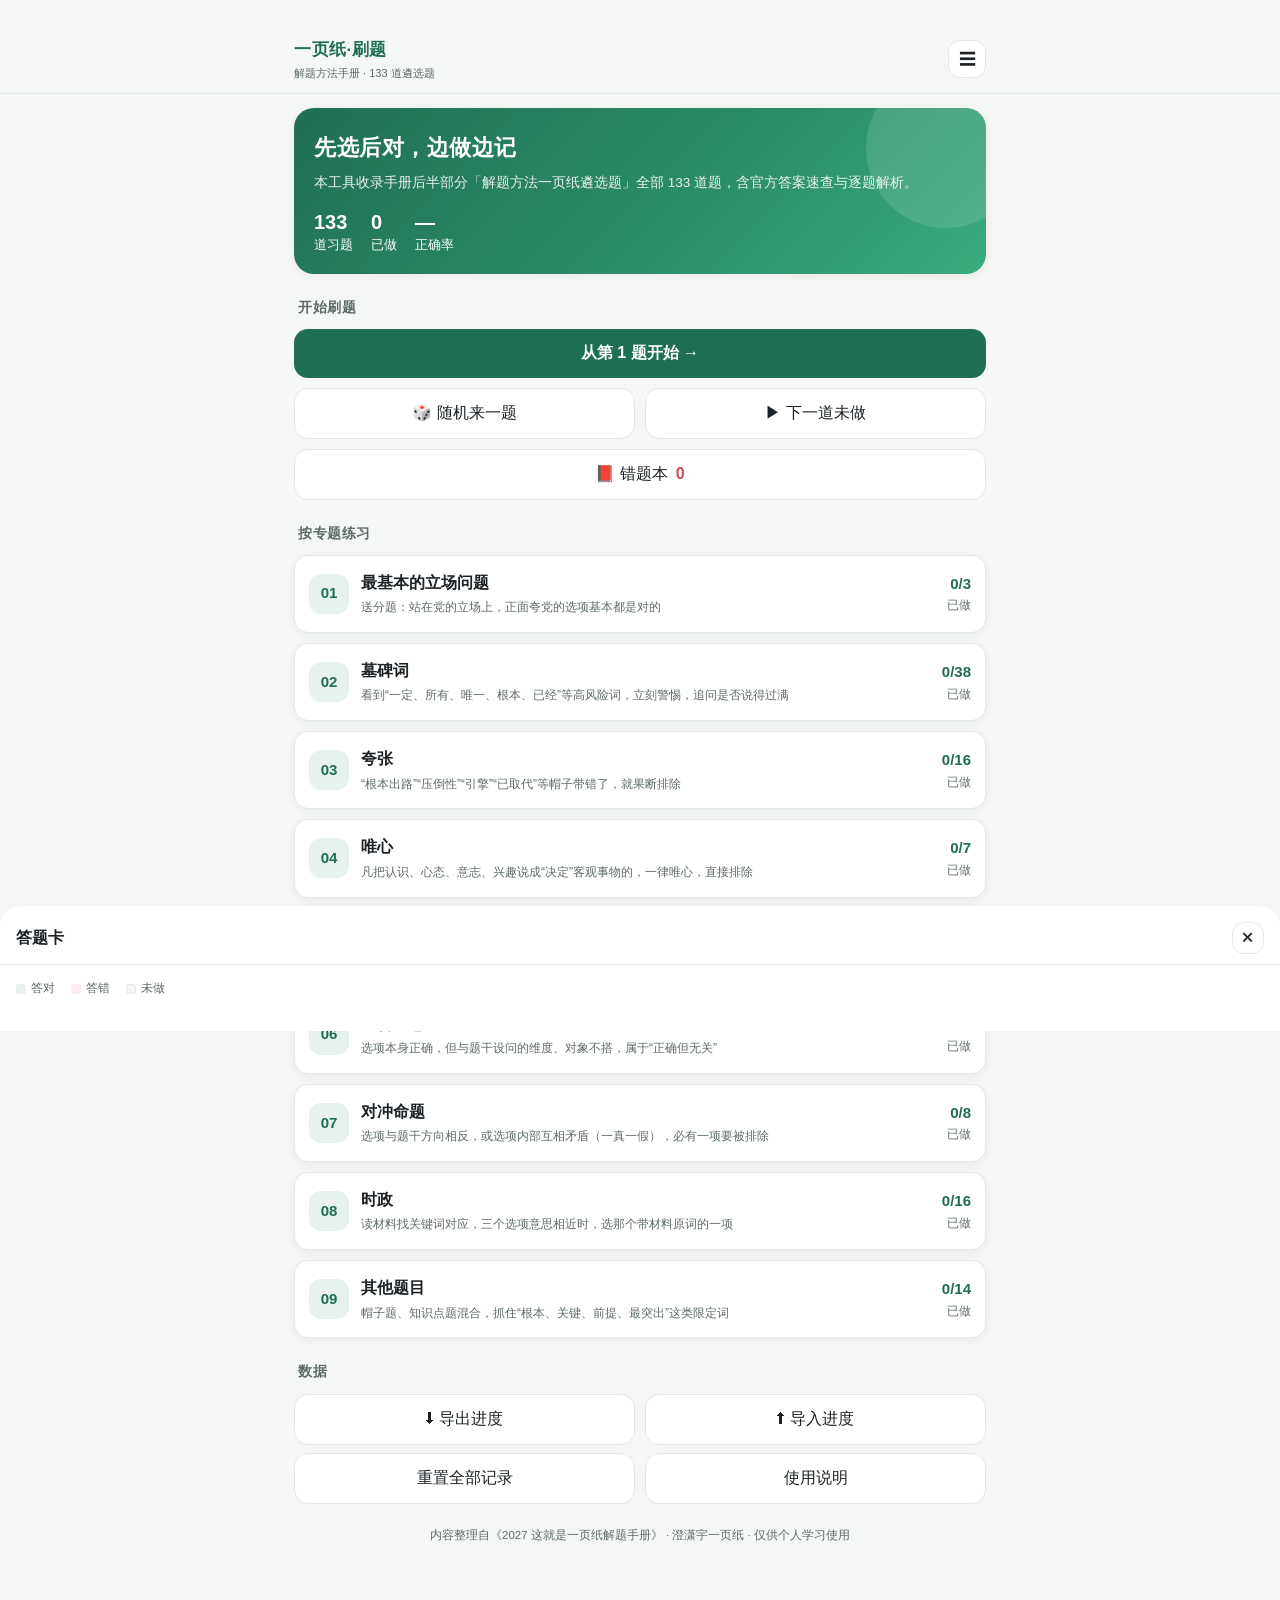
==== commit 31e01874: "新增进度导出/导入功能，支持跨设备迁移" ====
--- a/index.html
+++ b/index.html
@@ -246,9 +246,16 @@
 
     <div class="section-title">数据</div>
     <div class="grid2">
+      <button class="btn secondary" id="btnExport">⬇ 导出进度</button>
+      <button class="btn secondary" id="btnImport">⬆ 导入进度</button>
+    </div>
+    <div style="height:8px"></div>
+    <div class="grid2">
       <button class="btn secondary" id="btnResetStats">重置全部记录</button>
       <button class="btn secondary" id="btnAbout">使用说明</button>
     </div>
+    <input type="file" id="fileImport" accept="application/json,.json" style="display:none">
+    <p id="syncInfo" style="font-size:11.5px;color:var(--sub);text-align:center;margin:14px 0 0"></p>
     <p style="font-size:11.5px;color:var(--sub);text-align:center;margin:22px 0 8px">
       内容整理自《2027 这就是一页纸解题手册》 · 澄潇宇一页纸 · 仅供个人学习使用
     </p>
@@ -319,6 +326,77 @@
 try { const raw = localStorage.getItem(LS); if (raw) store = Object.assign(store, JSON.parse(raw)); } catch (e) {}
 if (!store.answers) store.answers = {};
 const save = () => { try { localStorage.setItem(LS, JSON.stringify(store)); } catch (e) {} };
+
+/* ---------------- 导入 / 导出 ---------------- */
+const EXPORT_VERSION = 1;
+
+function buildProgressPayload() {
+  const answers = {};
+  for (const no in store.answers) {
+    const a = store.answers[no];
+    if (a && a.picked) answers[no] = { picked: a.picked, right: !!a.right };
+  }
+  return {
+    app: 'yzb-quiz',
+    version: EXPORT_VERSION,
+    exportedAt: new Date().toISOString(),
+    last: store.last || 1,
+    answers
+  };
+}
+
+function exportProgress() {
+  const payload = buildProgressPayload();
+  const n = Object.keys(payload.answers).length;
+  if (n === 0) { toast('还没有作答记录可以导出'); return; }
+  const blob = new Blob([JSON.stringify(payload, null, 2)], { type: 'application/json' });
+  const url = URL.createObjectURL(blob);
+  const a = document.createElement('a');
+  const d = new Date();
+  const stamp = d.getFullYear() + String(d.getMonth() + 1).padStart(2, '0') + String(d.getDate()).padStart(2, '0');
+  a.href = url;
+  a.download = '考研政治刷题进度_' + stamp + '.json';
+  document.body.appendChild(a);
+  a.click();
+  document.body.removeChild(a);
+  setTimeout(() => URL.revokeObjectURL(url), 1000);
+  toast('已导出 ' + n + ' 题记录');
+}
+
+function importProgress(file) {
+  const reader = new FileReader();
+  reader.onload = e => {
+    let data;
+    try { data = JSON.parse(e.target.result); } catch (err) { toast('文件不是合法的 JSON'); return; }
+    if (!data || data.app !== 'yzb-quiz' || typeof data.answers !== 'object') {
+      toast('不是本应用的进度文件'); return;
+    }
+    let valid = 0, skipped = 0;
+    const merged = {};
+    for (const no in data.answers) {
+      const q = QBYNO[no];
+      const rec = data.answers[no];
+      if (!q || !rec || typeof rec.picked !== 'string') { skipped++; continue; }
+      const picked = rec.picked.toUpperCase().split('').filter(ch => /[A-D]/.test(ch)).sort().join('');
+      if (!picked) { skipped++; continue; }
+      merged[no] = { picked, right: picked === q.ans };
+      valid++;
+    }
+    if (valid === 0) { toast('文件里没有可用的作答记录'); return; }
+    const had = Object.keys(store.answers).length;
+    const msg = had > 0
+      ? '当前已有 ' + had + ' 题记录\n导入文件含 ' + valid + ' 题' + (skipped ? '（' + skipped + ' 题无效已跳过）' : '') + '\n\n❓ 确定=合并（保留本地，用文件覆盖同题）  ❌ 取消=放弃导入'
+      : '导入 ' + valid + ' 题记录？' + (skipped ? '（' + skipped + ' 题无效已跳过）' : '');
+    if (!confirm(msg)) return;
+    Object.assign(store.answers, merged);
+    if (typeof data.last === 'number' && data.last >= 1 && data.last <= QS.length) store.last = data.last;
+    save();
+    renderHome();
+    toast('已导入 ' + valid + ' 题记录');
+  };
+  reader.onerror = () => toast('读取文件失败');
+  reader.readAsText(file, 'utf-8');
+}
 
 const $ = id => document.getElementById(id);
 const state = { idx: 0, sel: new Set(), pool: QS.map((_, i) => i), mode: 'all' };
@@ -571,8 +649,15 @@
   save(); renderWrong(); renderHome();
 };
 $('btnResetStats').onclick = () => {
-  if (!confirm('确定重置全部作答记录吗？此操作不可恢复。')) return;
+  if (!confirm('确定重置全部作答记录吗？此操作不可恢复。\n\n建议先点「导出进度」备份一份。')) return;
   store = { answers: {}, last: 1 }; save(); renderHome(); toast('已重置');
+};
+$('btnExport').onclick = exportProgress;
+$('btnImport').onclick = () => $('fileImport').click();
+$('fileImport').onchange = e => {
+  const f = e.target.files && e.target.files[0];
+  if (f) importProgress(f);
+  e.target.value = '';
 };
 $('btnAbout').onclick = () => alert(
   '使用说明\n\n' +
@@ -580,7 +665,8 @@
   '2. 点击「提交答案」后立即显示对错、正确答案和逐题解析。\n' +
   '3. 右上角 ☰ 是答题卡，可直接跳题；答对的显示绿色、答错的显示红色。\n' +
   '4. 首页可按九个专题练习，也可以「随机来一题」「下一道未做」。\n' +
-  '5. 作答记录保存在浏览器本地，换设备或清除浏览器数据会丢失。\n\n' +
+  '5. 作答记录保存在浏览器本地，换设备或清除浏览器数据会丢失。\n' +
+  '6. 换设备时：旧设备点「导出进度」下载 JSON，新设备点「导入进度」选择该文件即可恢复。\n\n' +
   '题目、答案、解析均来自《2027 这就是一页纸·解题方法手册》后半部分遴选题部分。');
 $('btnBack').onclick = $('btnBack2').onclick = () => { renderHome(); view('Home'); };
 
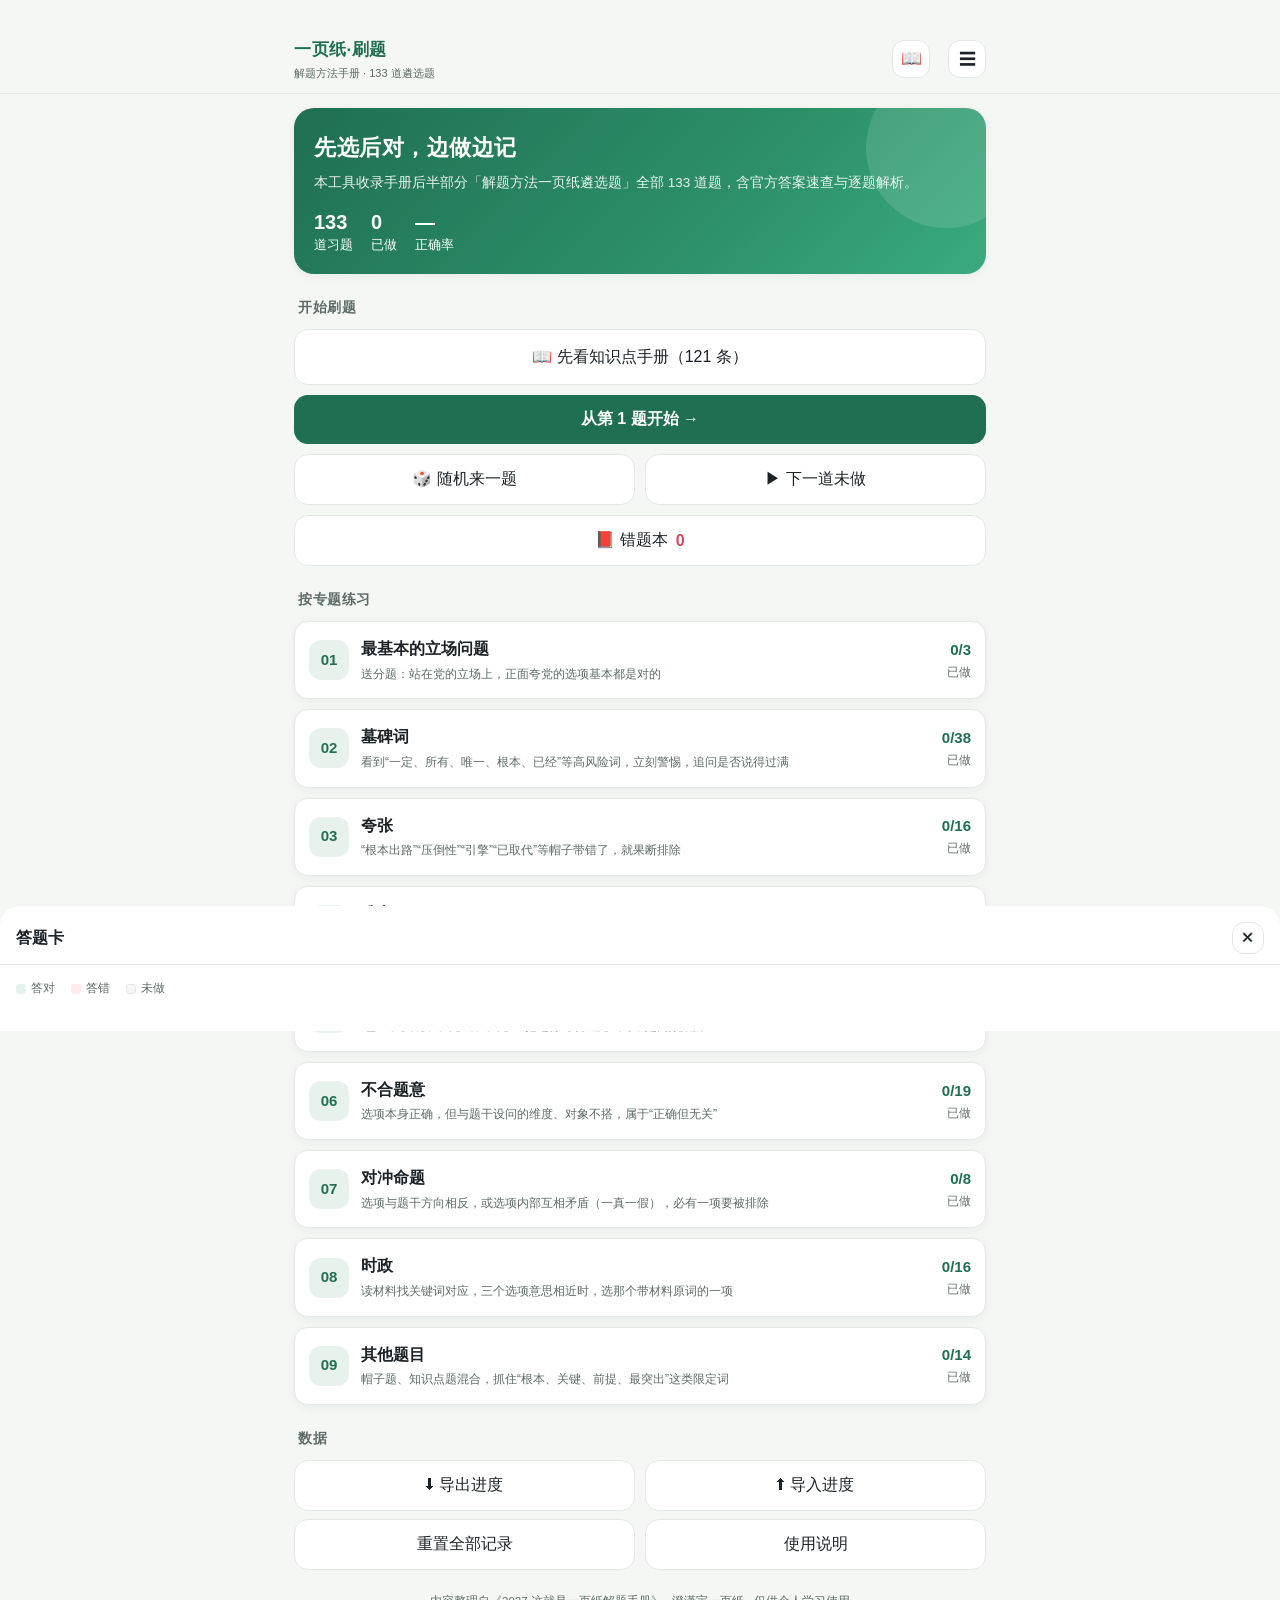
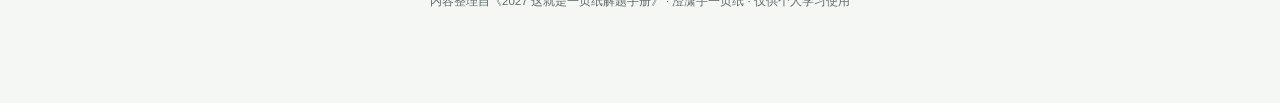
==== commit 3bcdfe32: "新增知识点手册页面，两页互通导航" ====
--- a/index.html
+++ b/index.html
@@ -207,6 +207,7 @@
   <div class="inner">
     <div class="logo">一页纸·刷题<small>解题方法手册 · 133 道遴选题</small></div>
     <div class="spacer"></div>
+    <a class="icon-btn" href="knowledge.html" title="知识点手册" aria-label="知识点手册" style="text-decoration:none;margin-right:8px">📖</a>
     <button class="icon-btn" id="btnSheet" title="答题卡" aria-label="答题卡">☰</button>
   </div>
   <div class="inner progress-wrap" id="progWrap" style="display:none">
@@ -232,6 +233,7 @@
     </div>
 
     <div class="section-title">开始刷题</div>
+    <a class="btn secondary" href="knowledge.html" style="display:block;text-align:center;text-decoration:none;margin-bottom:10px">📖 先看知识点手册（121 条）</a>
     <button class="btn" id="btnContinue">继续上次的进度 →</button>
     <div style="height:10px"></div>
     <div class="grid2">
